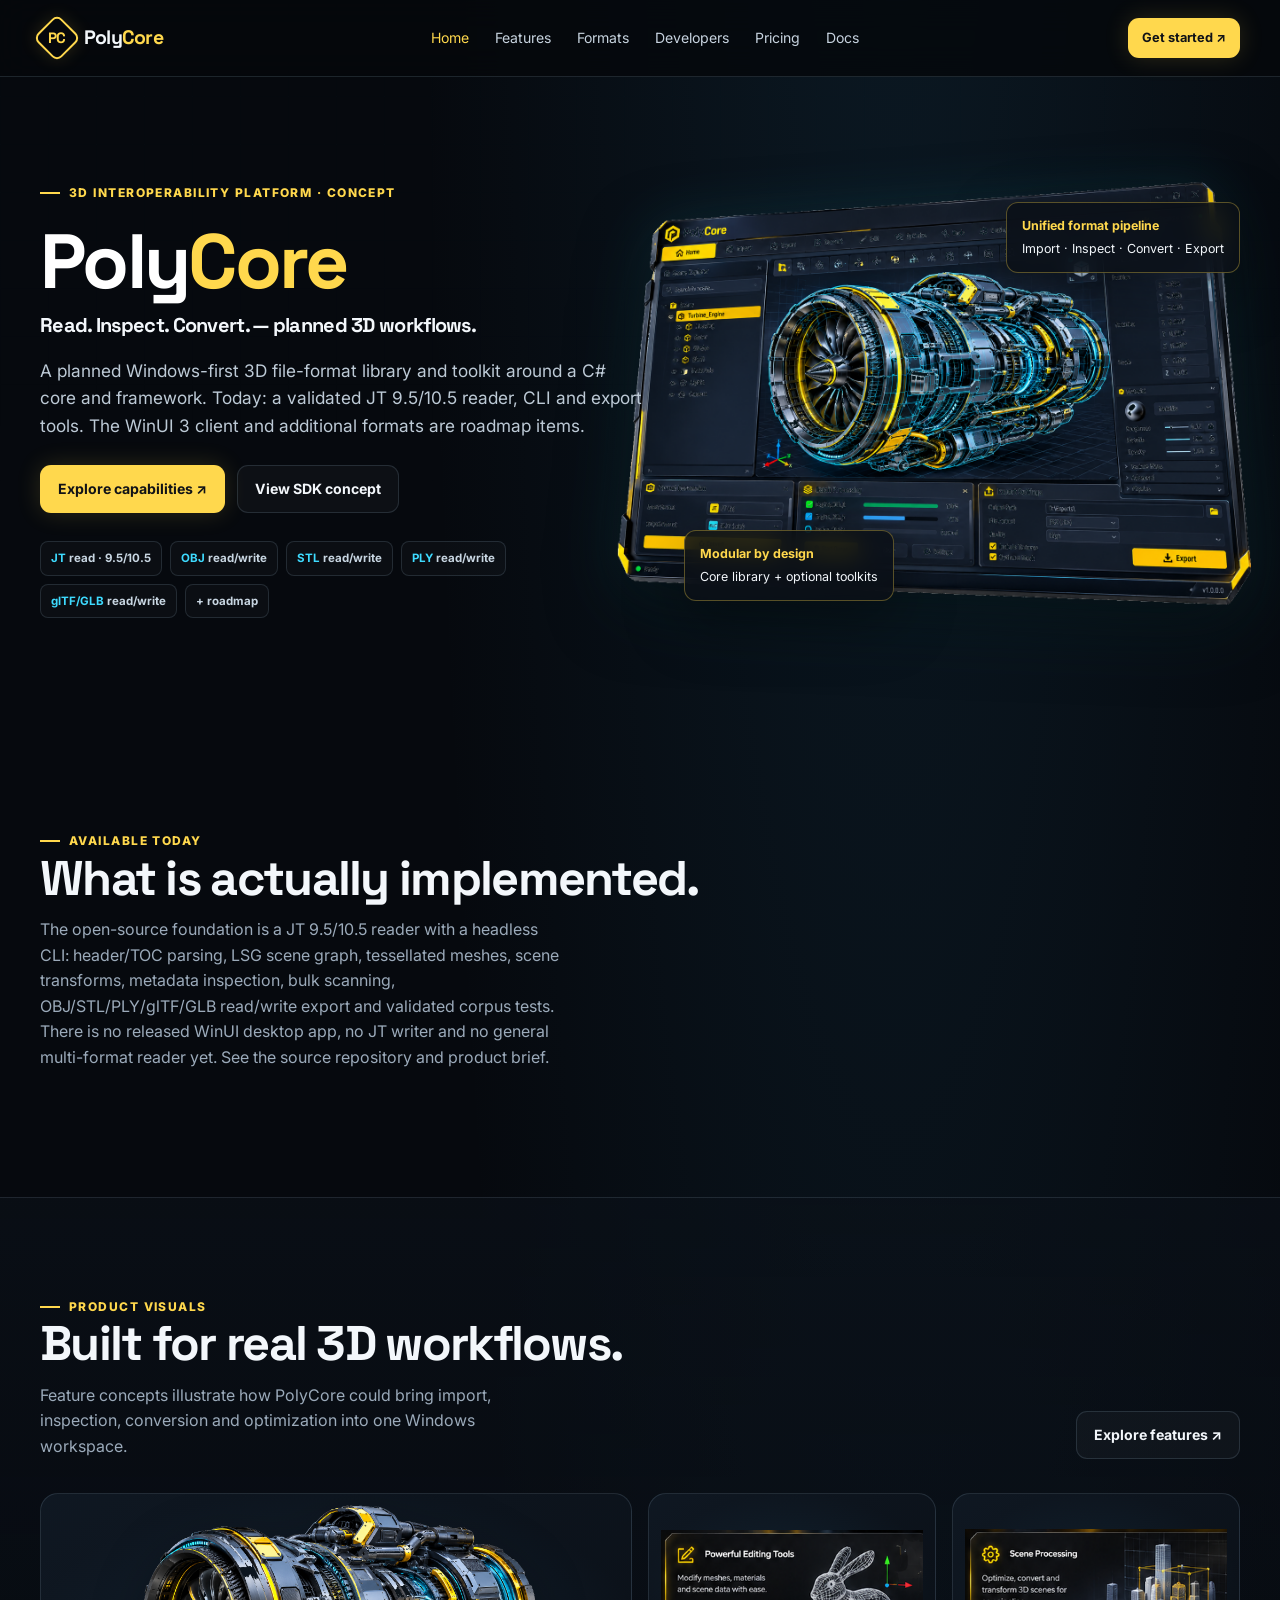
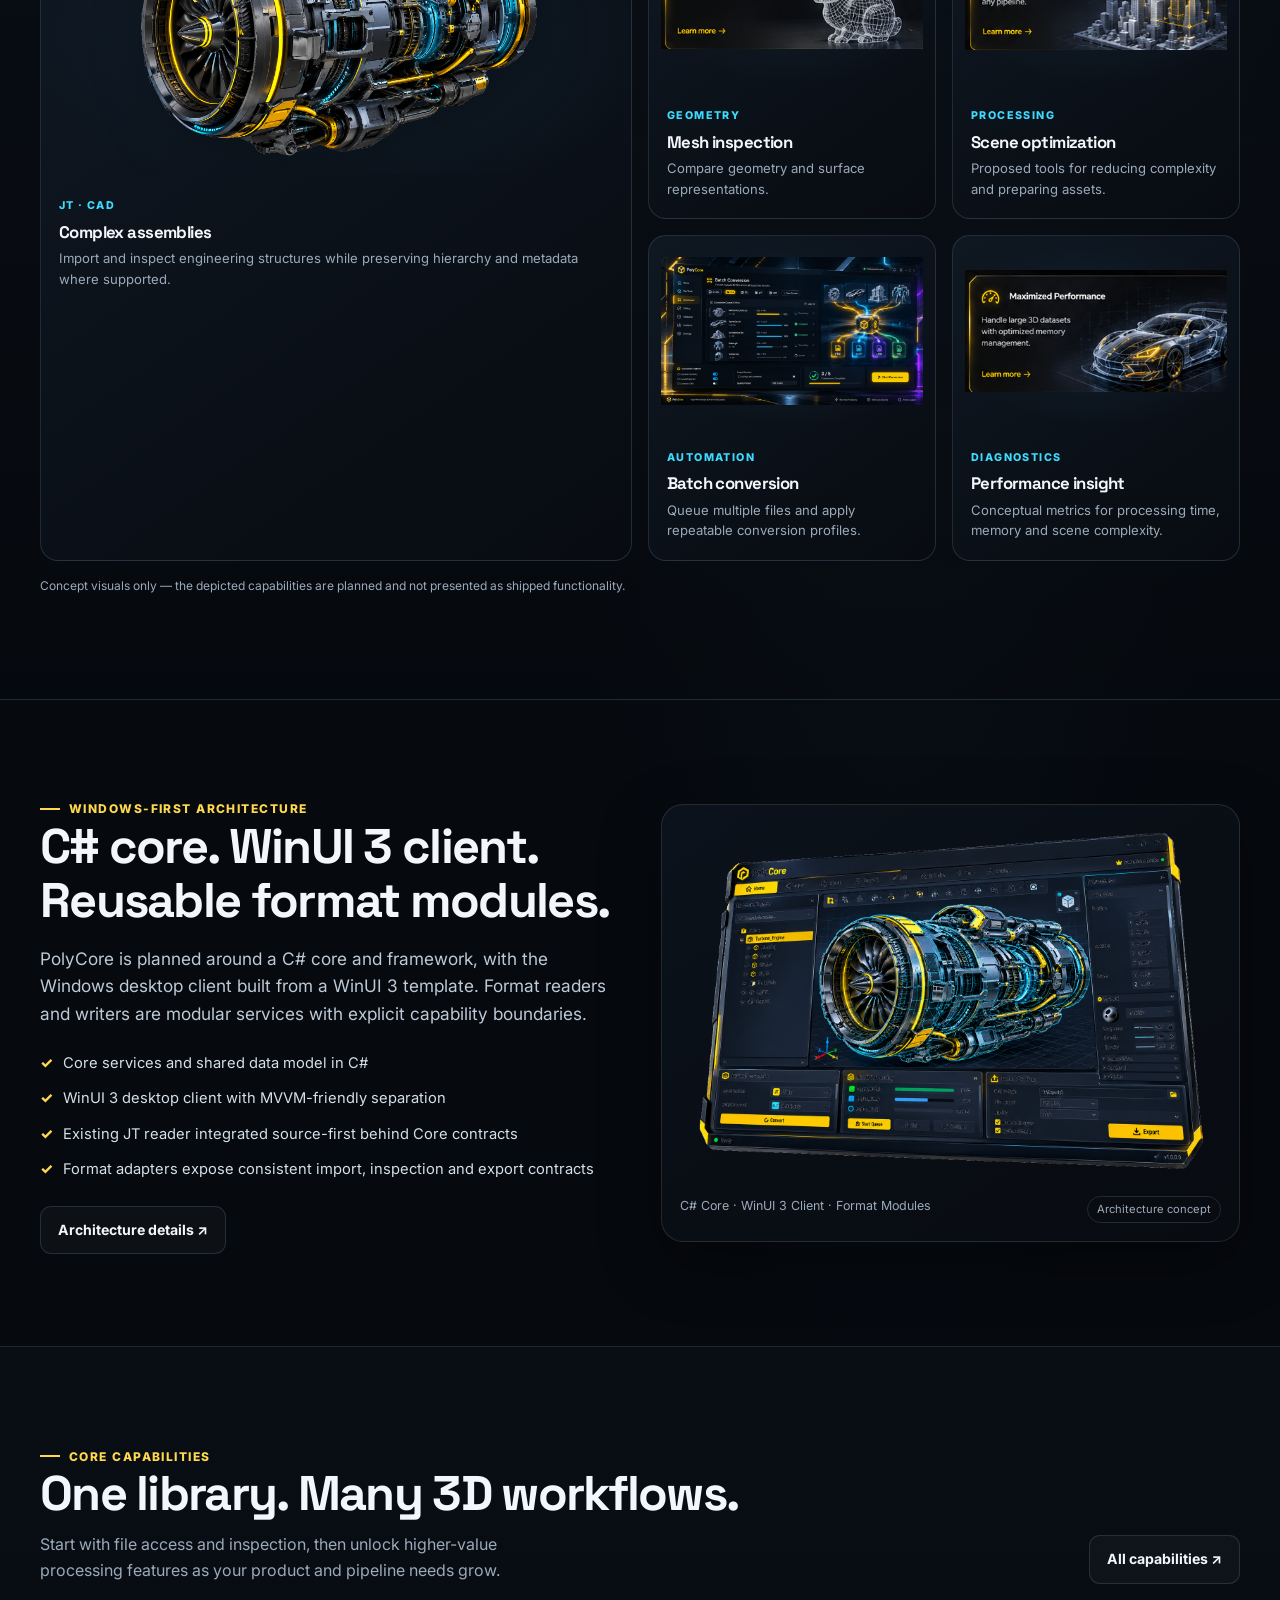
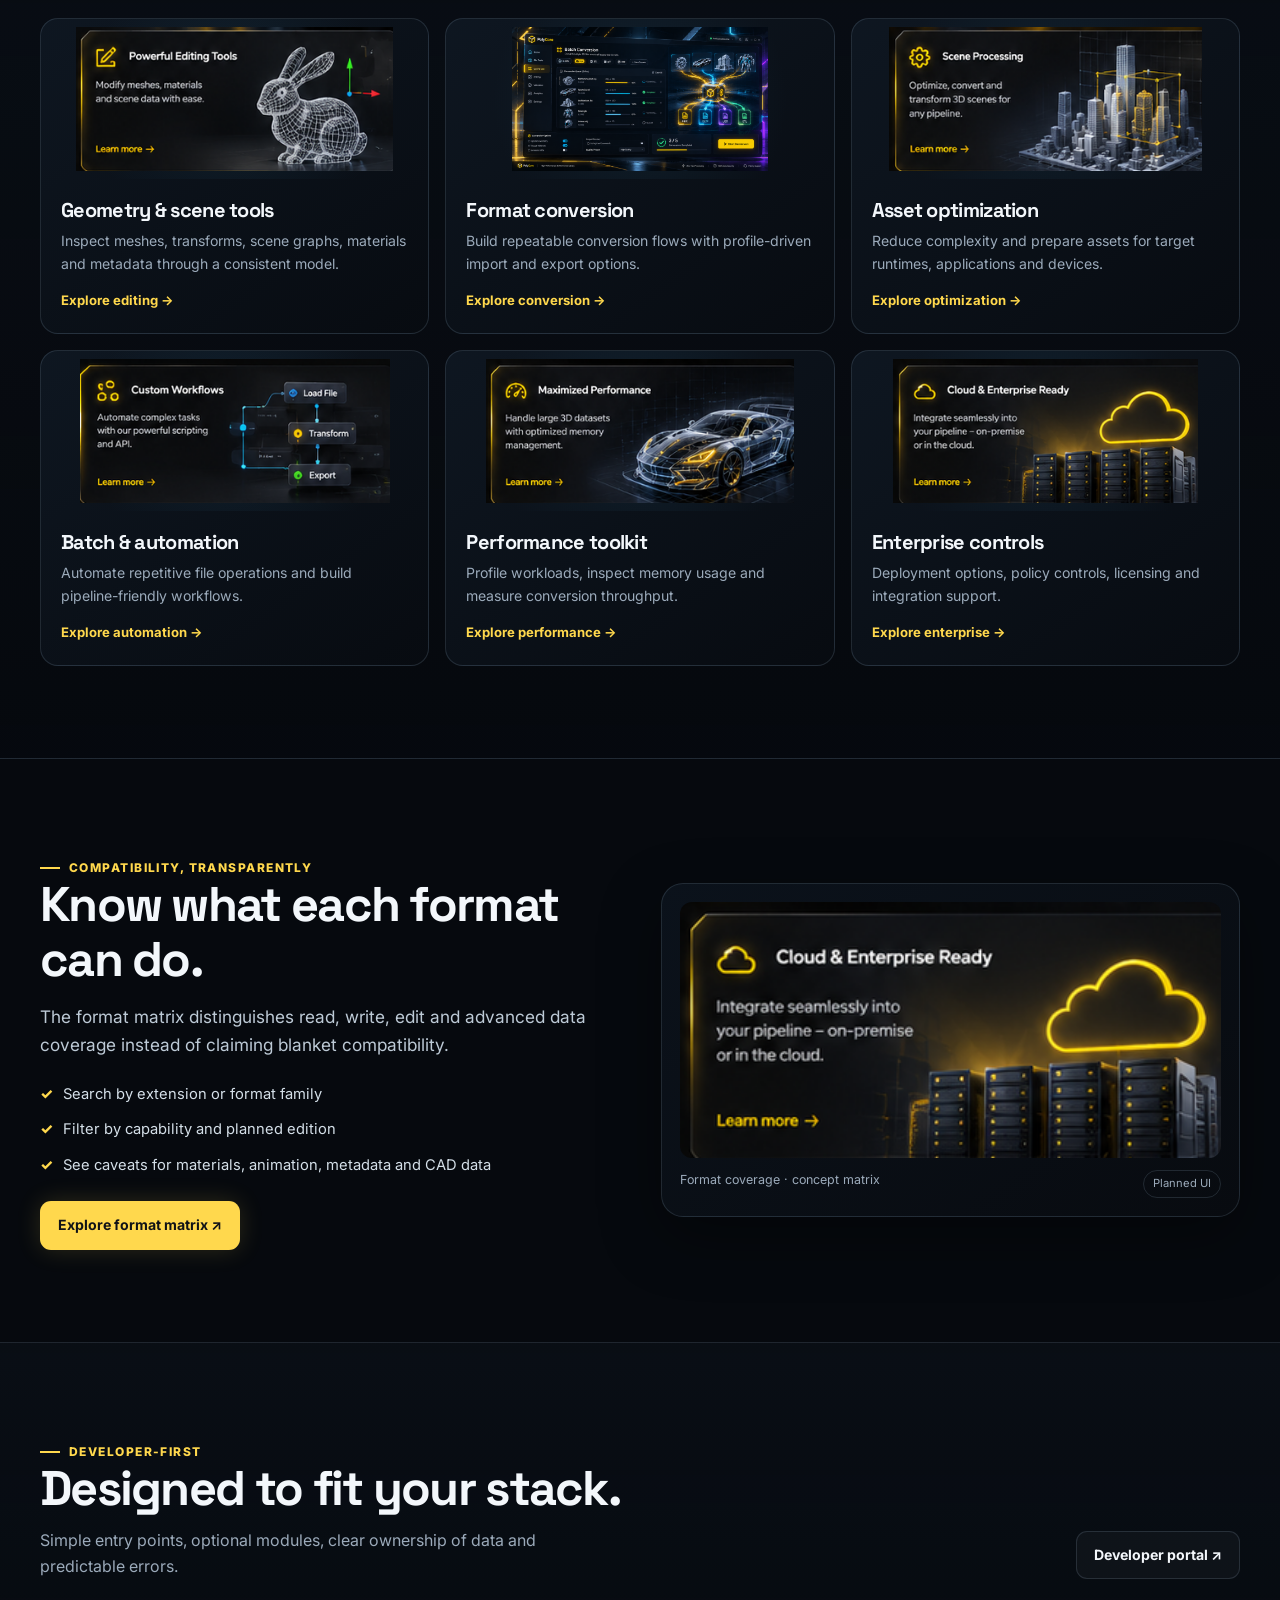
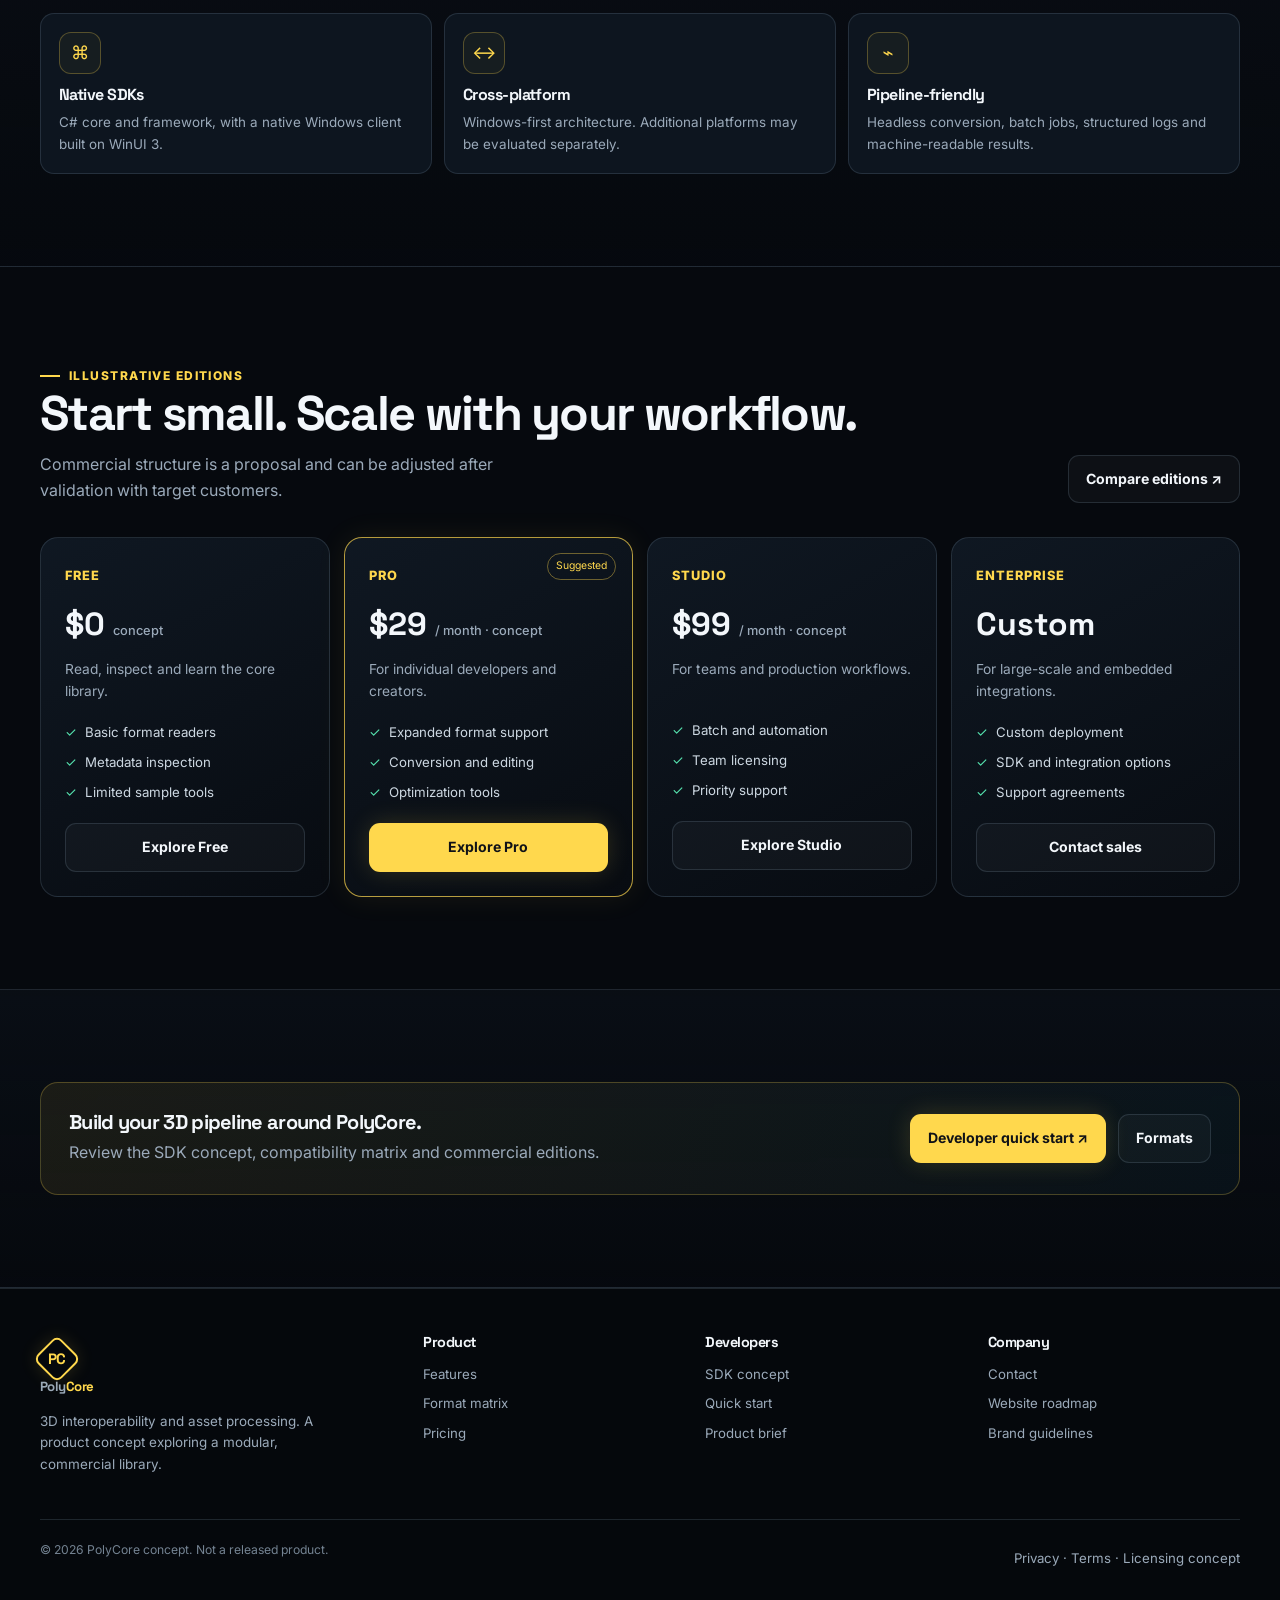
==== index.html @ e4410fe8 "Initial commit: PolyCore concept website (extracted from public repo)" ====
<!doctype html><html lang="en"><head><meta charset="utf-8"><meta name="viewport" content="width=device-width,initial-scale=1"><meta name="description" content="PolyCore is a concept for a modular 3D file-format library and asset processing toolkit."><title>PolyCore — 3D Data, Unlocked</title><link rel="stylesheet" href="styles.css"></head><body>
<header class="topbar"><div class="wrap nav"><a class="brand" href="index.html"><span class="brand-mark"><span>PC</span></span><span>Poly<span class="core">Core</span></span></a><nav class="navlinks"><a class="active" href="index.html">Home</a><a href="features.html">Features</a><a href="formats.html">Formats</a><a href="developers.html">Developers</a><a href="pricing.html">Pricing</a><a href="docs/PRODUCT-BRIEF.md">Docs</a></nav><div class="nav-actions"><a class="btn btn-primary btn-small" href="developers.html#quickstart">Get started ↗</a><button class="menu-toggle" aria-label="Open menu">☰</button></div></div></header>
<main><section class="hero"><div class="wrap hero-grid"><div class="hero-copy"><span class="eyebrow">3D interoperability platform · concept</span><h1><span class="white">Poly</span><span class="yellow">Core</span></h1><h3>Read. Inspect. Convert. — planned 3D workflows.</h3><p class="lead">A planned Windows-first 3D file-format library and toolkit around a C# core and framework. Today: a validated JT 9.5/10.5 reader, CLI and export tools. The WinUI 3 client and additional formats are roadmap items.</p><div class="hero-actions"><a class="btn btn-primary" href="features.html">Explore capabilities ↗</a><a class="btn btn-secondary" href="developers.html">View SDK concept</a></div><div class="format-chips"><span class="chip"><b>JT</b> read · 9.5/10.5</span><span class="chip"><b>OBJ</b> read/write</span><span class="chip"><b>STL</b> read/write</span><span class="chip"><b>PLY</b> read/write</span><span class="chip"><b>glTF/GLB</b> read/write</span><span class="chip">+ roadmap</span></div></div><div class="hero-art"><img src="assets/polycore-studio-ui-transparent.png" alt="PolyCore Studio concept UI with scene explorer, 3D turbine viewport, conversion, batch processing and export panels"><div class="floating-label label-one"><strong>Unified format pipeline</strong>Import · Inspect · Convert · Export</div><div class="floating-label label-two"><strong>Modular by design</strong>Core library + optional toolkits</div></div></div></section>
<section class="section"><div class="wrap"><div class="section-head"><div><span class="eyebrow">Available today</span><h2>What is actually implemented.</h2><p>The open-source foundation is a JT 9.5/10.5 reader with a headless CLI: header/TOC parsing, LSG scene graph, tessellated meshes, scene transforms, metadata inspection, bulk scanning, OBJ/STL/PLY/glTF/GLB read/write export and validated corpus tests. There is no released WinUI desktop app, no JT writer and no general multi-format reader yet. See the <a href="https://github.com/malocto/PolyCore">source repository</a> and <a href="docs/PRODUCT-BRIEF.md">product brief</a>.</p></div></div></div></section>
<section class="section section-alt feature-gallery-section"><div class="wrap"><div class="section-head"><div><span class="eyebrow">Product visuals</span><h2>Built for real 3D workflows.</h2><p>Feature concepts illustrate how PolyCore could bring import, inspection, conversion and optimization into one Windows workspace.</p></div><a class="btn btn-secondary" href="features.html">Explore features ↗</a></div><div class="visual-grid"><article class="visual-tile visual-tile-large"><div class="visual-art transparent-art"><img src="assets/polycore-engine-cutout.png" alt="Freestanding metallic turbine assembly with cyan and yellow details"></div><div class="visual-copy"><span class="visual-tag">JT · CAD</span><h3>Complex assemblies</h3><p>Import and inspect engineering structures while preserving hierarchy and metadata where supported.</p></div></article><article class="visual-tile"><div class="visual-art"><img src="assets/polycore-feature-mesh-editing.png" alt="Mesh editing concept with wireframe and solid rabbit models"></div><div class="visual-copy"><span class="visual-tag">Geometry</span><h3>Mesh inspection</h3><p>Compare geometry and surface representations.</p></div></article><article class="visual-tile"><div class="visual-art"><img src="assets/polycore-feature-optimization.png" alt="Scene processing concept with optimization visualization"></div><div class="visual-copy"><span class="visual-tag">Processing</span><h3>Scene optimization</h3><p>Proposed tools for reducing complexity and preparing assets.</p></div></article><article class="visual-tile"><div class="visual-art"><img src="assets/polycore-batch-conversion.png" alt="Batch conversion interface concept"></div><div class="visual-copy"><span class="visual-tag">Automation</span><h3>Batch conversion</h3><p>Queue multiple files and apply repeatable conversion profiles.</p></div></article><article class="visual-tile"><div class="visual-art"><img src="assets/polycore-feature-performance.png" alt="Performance analytics interface concept"></div><div class="visual-copy"><span class="visual-tag">Diagnostics</span><h3>Performance insight</h3><p>Conceptual metrics for processing time, memory and scene complexity.</p></div></article></div><p class="visual-note">Concept visuals only — the depicted capabilities are planned and not presented as shipped functionality.</p></div></section><section class="section"><div class="wrap split"><div><span class="eyebrow">Windows-first architecture</span><h2>C# core. WinUI 3 client. Reusable format modules.</h2><p class="lead">PolyCore is planned around a C# core and framework, with the Windows desktop client built from a WinUI 3 template. Format readers and writers are modular services with explicit capability boundaries.</p><ul class="check-list"><li>Core services and shared data model in C#</li><li>WinUI 3 desktop client with MVVM-friendly separation</li><li>Existing JT reader integrated source-first behind Core contracts</li><li>Format adapters expose consistent import, inspection and export contracts</li></ul><a class="btn btn-secondary" href="developers.html#architecture">Architecture details ↗</a></div><div class="showcase-panel"><img src="assets/polycore-studio-ui-transparent.png" alt="PolyCore Studio concept UI with Windows desktop architecture cues"><div class="image-caption"><span>C# Core · WinUI 3 Client · Format Modules</span><span class="badge">Architecture concept</span></div></div></div></section>
<section class="section section-alt"><div class="wrap"><div class="section-head"><div><span class="eyebrow">Core capabilities</span><h2>One library. Many 3D workflows.</h2><p>Start with file access and inspection, then unlock higher-value processing features as your product and pipeline needs grow.</p></div><a class="btn btn-secondary" href="features.html">All capabilities ↗</a></div><div class="cards"><article class="feature-card"><div class="card-image"><img src="assets/polycore-feature-mesh-editing.png" alt="Concept interface for mesh editing"></div><div class="card-body"><h3>Geometry & scene tools</h3><p>Inspect meshes, transforms, scene graphs, materials and metadata through a consistent model.</p><a class="learn" href="features.html#editing">Explore editing →</a></div></article><article class="feature-card"><div class="card-image"><img src="assets/polycore-batch-conversion.png" alt="Batch conversion queue concept"></div><div class="card-body"><h3>Format conversion</h3><p>Build repeatable conversion flows with profile-driven import and export options.</p><a class="learn" href="features.html#conversion">Explore conversion →</a></div></article><article class="feature-card"><div class="card-image"><img src="assets/polycore-feature-optimization.png" alt="3D asset optimization concept"></div><div class="card-body"><h3>Asset optimization</h3><p>Reduce complexity and prepare assets for target runtimes, applications and devices.</p><a class="learn" href="features.html#optimization">Explore optimization →</a></div></article><article class="feature-card"><div class="card-image"><img src="assets/polycore-feature-automation.png" alt="Automation workflow concept"></div><div class="card-body"><h3>Batch & automation</h3><p>Automate repetitive file operations and build pipeline-friendly workflows.</p><a class="learn" href="features.html#automation">Explore automation →</a></div></article><article class="feature-card"><div class="card-image"><img src="assets/polycore-feature-performance.png" alt="Performance dashboard concept"></div><div class="card-body"><h3>Performance toolkit</h3><p>Profile workloads, inspect memory usage and measure conversion throughput.</p><a class="learn" href="features.html#performance">Explore performance →</a></div></article><article class="feature-card"><div class="card-image"><img src="assets/polycore-feature-enterprise.png" alt="Enterprise tooling concept"></div><div class="card-body"><h3>Enterprise controls</h3><p>Deployment options, policy controls, licensing and integration support.</p><a class="learn" href="features.html#enterprise">Explore enterprise →</a></div></article></div></div></section>
<section class="section"><div class="wrap split"><div><span class="eyebrow">Compatibility, transparently</span><h2>Know what each format can do.</h2><p class="lead">The format matrix distinguishes read, write, edit and advanced data coverage instead of claiming blanket compatibility.</p><ul class="check-list"><li>Search by extension or format family</li><li>Filter by capability and planned edition</li><li>See caveats for materials, animation, metadata and CAD data</li></ul><a class="btn btn-primary" href="formats.html">Explore format matrix ↗</a></div><div class="showcase-panel"><img src="assets/polycore-feature-enterprise.png" alt="Concept panel representing compatibility and enterprise controls"><div class="image-caption"><span>Format coverage · concept matrix</span><span class="badge">Planned UI</span></div></div></div></section>
<section class="section section-alt"><div class="wrap"><div class="section-head"><div><span class="eyebrow">Developer-first</span><h2>Designed to fit your stack.</h2><p>Simple entry points, optional modules, clear ownership of data and predictable errors.</p></div><a class="btn btn-secondary" href="developers.html">Developer portal ↗</a></div><div class="mini-cards"><div class="mini-card"><div class="icon-box">⌘</div><h3>Native SDKs</h3><p>C# core and framework, with a native Windows client built on WinUI 3.</p></div><div class="mini-card"><div class="icon-box">↔</div><h3>Cross-platform</h3><p>Windows-first architecture. Additional platforms may be evaluated separately.</p></div><div class="mini-card"><div class="icon-box">⌁</div><h3>Pipeline-friendly</h3><p>Headless conversion, batch jobs, structured logs and machine-readable results.</p></div></div></div></section>
<section class="section"><div class="wrap"><div class="section-head"><div><span class="eyebrow">Illustrative editions</span><h2>Start small. Scale with your workflow.</h2><p>Commercial structure is a proposal and can be adjusted after validation with target customers.</p></div><a class="btn btn-secondary" href="pricing.html">Compare editions ↗</a></div><div class="pricing-grid"><article class="price-card"><span class="tier">Free</span><div class="price">$0 <small>concept</small></div><p>Read, inspect and learn the core library.</p><ul><li>Basic format readers</li><li>Metadata inspection</li><li>Limited sample tools</li></ul><a class="btn btn-secondary" href="pricing.html">Explore Free</a></article><article class="price-card popular"><span class="tag">Suggested</span><span class="tier">Pro</span><div class="price">$29 <small>/ month · concept</small></div><p>For individual developers and creators.</p><ul><li>Expanded format support</li><li>Conversion and editing</li><li>Optimization tools</li></ul><a class="btn btn-primary" href="pricing.html">Explore Pro</a></article><article class="price-card"><span class="tier">Studio</span><div class="price">$99 <small>/ month · concept</small></div><p>For teams and production workflows.</p><ul><li>Batch and automation</li><li>Team licensing</li><li>Priority support</li></ul><a class="btn btn-secondary" href="pricing.html">Explore Studio</a></article><article class="price-card"><span class="tier">Enterprise</span><div class="price">Custom</div><p>For large-scale and embedded integrations.</p><ul><li>Custom deployment</li><li>SDK and integration options</li><li>Support agreements</li></ul><a class="btn btn-secondary" href="pricing.html">Contact sales</a></article></div></div></section>
<section class="section section-alt"><div class="wrap"><div class="cta-band"><div><h3>Build your 3D pipeline around PolyCore.</h3><p>Review the SDK concept, compatibility matrix and commercial editions.</p></div><div class="hero-actions"><a class="btn btn-primary" href="developers.html">Developer quick start ↗</a><a class="btn btn-secondary" href="formats.html">Formats</a></div></div></div></section></main>
<footer class="footer"><div class="wrap"><div class="footer-grid"><div><a class="brand" href="index.html"><span class="brand-mark"><span>PC</span></span><span>Poly<span class="core">Core</span></span></a><p>3D interoperability and asset processing. A product concept exploring a modular, commercial library.</p></div><div><h4>Product</h4><a href="features.html">Features</a><a href="formats.html">Format matrix</a><a href="pricing.html">Pricing</a></div><div><h4>Developers</h4><a href="developers.html">SDK concept</a><a href="developers.html#quickstart">Quick start</a><a href="docs/PRODUCT-BRIEF.md">Product brief</a></div><div><h4>Company</h4><a href="mailto:hello@polycore.example">Contact</a><a href="docs/WEBSITE-ROADMAP.md">Website roadmap</a><a href="docs/CORPORATE-DESIGN.md">Brand guidelines</a></div></div><div class="copyright"><span>© 2026 PolyCore concept. Not a released product.</span><span><a href="docs/LEGAL-PLACEHOLDER.md">Privacy · Terms · Licensing concept</a></span></div></div></footer><script src="site.js"></script></body></html>
---- styles.css ----
@import url('https://fonts.googleapis.com/css2?family=Inter:wght@400;500;600;700;800&family=Space+Grotesk:wght@500;600;700&display=swap');
:root{--bg:#06090e;--bg2:#0a1018;--panel:#0d151f;--panel2:#111d29;--line:rgba(157,183,208,.17);--text:#f3f7fb;--muted:#9baaba;--yellow:#ffd84d;--yellow2:#f6bd00;--cyan:#3edbff;--violet:#a786ff;--mint:#57e6b1;--magenta:#ff4fb7;--max:1200px;--radius:18px;--shadow:0 20px 60px rgba(0,0,0,.35)}
*{box-sizing:border-box}html{scroll-behavior:smooth}body{margin:0;background:radial-gradient(ellipse at 70% -10%,rgba(39,112,153,.16),transparent 38%),var(--bg);color:var(--text);font-family:Inter,system-ui,sans-serif;line-height:1.6}body:before{content:"";position:fixed;inset:0;pointer-events:none;opacity:.14;background-image:linear-gradient(rgba(64,148,193,.08) 1px,transparent 1px),linear-gradient(90deg,rgba(64,148,193,.08) 1px,transparent 1px);background-size:48px 48px;mask-image:linear-gradient(to bottom,black,transparent 70%);z-index:-1}a{color:inherit;text-decoration:none}img{max-width:100%;display:block}button,input,select{font:inherit}.wrap{width:min(var(--max),calc(100% - 40px));margin-inline:auto}.topbar{position:sticky;top:0;z-index:50;background:rgba(5,8,12,.82);backdrop-filter:blur(16px);border-bottom:1px solid var(--line)}.nav{height:76px;display:flex;align-items:center;justify-content:space-between;gap:24px}.brand{display:flex;align-items:center;gap:10px;font-family:'Space Grotesk',sans-serif;font-size:1.22rem;font-weight:700;letter-spacing:-.04em}.brand-mark{width:34px;height:34px;display:grid;place-items:center;border:2px solid var(--yellow);transform:rotate(45deg);border-radius:7px;box-shadow:0 0 18px rgba(255,216,77,.15)}.brand-mark span{transform:rotate(-45deg);font-weight:800;color:var(--yellow);font-size:15px}.brand .core{color:var(--yellow)}.navlinks{display:flex;gap:26px;align-items:center;color:#c7d3df;font-size:.88rem}.navlinks a{transition:color .2s}.navlinks a:hover,.navlinks a.active{color:var(--yellow)}.nav-actions{display:flex;gap:10px;align-items:center}.menu-toggle{display:none;background:transparent;border:1px solid var(--line);color:white;border-radius:10px;padding:8px 11px}.btn{display:inline-flex;align-items:center;justify-content:center;gap:9px;padding:12px 17px;border-radius:11px;border:1px solid transparent;font-size:.88rem;font-weight:700;transition:transform .2s,box-shadow .2s,background .2s;cursor:pointer}.btn:hover{transform:translateY(-2px)}.btn-primary{background:var(--yellow);color:#101217;box-shadow:0 0 24px rgba(255,216,77,.16)}.btn-primary:hover{box-shadow:0 0 28px rgba(255,216,77,.28)}.btn-secondary{border-color:var(--line);background:rgba(255,255,255,.03);color:var(--text)}.btn-secondary:hover{border-color:var(--cyan)}.btn-small{padding:9px 13px;font-size:.8rem}.eyebrow{display:inline-flex;align-items:center;gap:9px;color:var(--yellow);font-size:.75rem;font-weight:800;letter-spacing:.12em;text-transform:uppercase}.eyebrow:before{content:"";width:20px;height:2px;background:var(--yellow)}h1,h2,h3,h4{font-family:'Space Grotesk',Inter,sans-serif;line-height:1.12;letter-spacing:-.035em;margin:0}h1{font-size:clamp(2.7rem,6vw,5.5rem)}h2{font-size:clamp(1.9rem,3.8vw,3.25rem)}h3{font-size:1.25rem}.lead{font-size:1.08rem;color:#bdcad6;max-width:660px}.muted{color:var(--muted)}.section{padding:92px 0}.section-head{display:flex;align-items:end;justify-content:space-between;gap:24px;margin-bottom:34px}.section-head p{max-width:520px;margin:12px 0 0;color:var(--muted)}.hero{padding:55px 0 70px;position:relative;overflow:hidden}.hero-grid{display:grid;grid-template-columns:1.03fr .97fr;align-items:center;gap:30px;min-height:530px}.hero-copy{position:relative;z-index:2}.hero h1{margin:16px 0 10px}.hero h1 .yellow{color:var(--yellow)}.hero h1 .white{color:#fff}.hero-copy .lead{margin:20px 0 25px}.hero-actions{display:flex;gap:12px;flex-wrap:wrap}.format-chips{display:flex;gap:8px;flex-wrap:wrap;margin-top:28px}.chip{border:1px solid var(--line);padding:7px 10px;border-radius:8px;color:#c8d6e2;font-size:.72rem;font-weight:700;background:rgba(255,255,255,.025)}.chip b{color:var(--cyan)}.hero-art{position:relative;min-height:380px;display:flex;align-items:center;justify-content:center}.hero-art img{width:120%;max-width:700px;position:relative;z-index:1;filter:drop-shadow(0 28px 32px rgba(0,0,0,.4));margin-left:-8%;object-fit:contain}
.hero-art img[src*=transparent]{filter:drop-shadow(0 24px 34px rgba(0,0,0,.52)) drop-shadow(0 0 26px rgba(53,217,244,.12))}
.architecture-art{background:radial-gradient(ellipse at center,rgba(53,217,244,.08),transparent 65%);}
.architecture-art img{background:transparent;object-fit:contain;max-height:480px;}.hero-art:after{content:"";position:absolute;bottom:12%;left:5%;right:3%;height:130px;background:radial-gradient(ellipse,rgba(62,219,255,.14),transparent 70%);filter:blur(20px)}.floating-label{position:absolute;z-index:2;border:1px solid rgba(255,216,77,.32);background:rgba(10,15,22,.82);backdrop-filter:blur(12px);border-radius:12px;padding:13px 15px;font-size:.78rem;box-shadow:var(--shadow)}.floating-label strong{display:block;color:var(--yellow);margin-bottom:3px}.label-one{right:0;top:7%}.label-two{left:2%;bottom:5%}.section-alt{background:linear-gradient(180deg,rgba(11,17,25,.65),rgba(7,10,15,.35));border-block:1px solid var(--line)}.cards{display:grid;grid-template-columns:repeat(3,1fr);gap:16px}.feature-card{position:relative;border:1px solid var(--line);border-radius:var(--radius);background:linear-gradient(145deg,rgba(15,24,35,.94),rgba(8,12,18,.92));overflow:hidden;min-height:280px;transition:border-color .25s,transform .25s}.feature-card:hover{border-color:rgba(255,216,77,.45);transform:translateY(-4px)}.feature-card .card-image{height:160px;overflow:hidden;background:radial-gradient(circle at 50% 50%,rgba(31,77,104,.25),transparent 70%);display:flex;align-items:center;justify-content:center}.feature-card .card-image img{width:100%;height:100%;object-fit:contain;padding:8px}.feature-card .card-body{padding:20px}.feature-card h3{margin-bottom:9px}.feature-card p{margin:0;color:var(--muted);font-size:.88rem}.feature-card .learn{display:inline-flex;margin-top:15px;color:var(--yellow);font-size:.82rem;font-weight:700}.split{display:grid;grid-template-columns:1fr 1fr;gap:42px;align-items:center}.showcase-panel{border:1px solid var(--line);border-radius:22px;background:linear-gradient(145deg,#0b121b,#080b10);padding:18px;box-shadow:var(--shadow);overflow:hidden}.showcase-panel img{border-radius:12px;width:100%;object-fit:contain}.showcase-panel .image-caption{display:flex;justify-content:space-between;gap:10px;color:var(--muted);font-size:.78rem;margin-top:12px}.check-list{list-style:none;padding:0;margin:24px 0;display:grid;gap:12px}.check-list li{display:flex;gap:10px;color:#d4dfe8;font-size:.92rem}.check-list li:before{content:"✓";color:var(--yellow);font-weight:800}.stats{display:grid;grid-template-columns:repeat(4,1fr);border:1px solid var(--line);border-radius:16px;overflow:hidden;background:rgba(255,255,255,.025)}.stat{padding:24px;border-right:1px solid var(--line)}.stat:last-child{border:0}.stat strong{display:block;font:700 1.8rem 'Space Grotesk';color:var(--yellow)}.stat span{color:var(--muted);font-size:.82rem}.pricing-grid{display:grid;grid-template-columns:repeat(4,1fr);gap:14px}.price-card{border:1px solid var(--line);border-radius:18px;padding:24px;background:linear-gradient(150deg,rgba(16,25,36,.95),rgba(8,12,18,.95));position:relative}.price-card.popular{border-color:rgba(255,216,77,.7);box-shadow:0 0 30px rgba(255,216,77,.08)}.price-card .tier{color:var(--yellow);font-weight:800;font-size:.8rem;letter-spacing:.08em;text-transform:uppercase}.price-card .price{font:700 2rem 'Space Grotesk';margin:16px 0 4px}.price-card .price small{font:500 .8rem Inter;color:var(--muted)}.price-card p{color:var(--muted);font-size:.86rem;min-height:42px}.price-card ul{list-style:none;padding:0;margin:20px 0;display:grid;gap:9px;color:#cdd8e2;font-size:.83rem}.price-card li:before{content:"✓";color:var(--mint);margin-right:8px}.price-card .btn{width:100%}.tag{position:absolute;right:16px;top:15px;border:1px solid rgba(255,216,77,.4);color:var(--yellow);border-radius:20px;padding:4px 8px;font-size:.65rem}.cta-band{padding:28px;border:1px solid rgba(255,216,77,.25);border-radius:18px;background:linear-gradient(110deg,rgba(255,216,77,.08),rgba(62,219,255,.04));display:flex;justify-content:space-between;align-items:center;gap:24px}.cta-band h3{margin-bottom:7px}.cta-band p{margin:0;color:var(--muted)}.footer{padding:45px 0 25px;border-top:1px solid var(--line);background:#05080c}.footer-grid{display:grid;grid-template-columns:1.4fr repeat(3,1fr);gap:30px}.footer p{color:var(--muted);font-size:.84rem;max-width:300px}.footer h4{font-size:.9rem;margin-bottom:14px}.footer a{display:block;color:var(--muted);font-size:.83rem;margin:8px 0}.footer a:hover{color:var(--yellow)}.copyright{display:flex;justify-content:space-between;gap:20px;border-top:1px solid var(--line);margin-top:30px;padding-top:20px;color:#748392;font-size:.76rem}.page-hero{padding:72px 0 46px}.page-hero h1{font-size:clamp(2.4rem,5vw,4.4rem);margin:16px 0}.page-hero .lead{max-width:780px}.filter-bar{display:flex;gap:10px;flex-wrap:wrap;align-items:center;padding:16px;border:1px solid var(--line);border-radius:14px;background:var(--panel);margin-bottom:20px}.filter-bar input,.filter-bar select{background:#080e15;color:var(--text);border:1px solid var(--line);padding:10px 12px;border-radius:9px;outline:none}.filter-bar input:focus,.filter-bar select:focus{border-color:var(--cyan)}.filter-bar input{min-width:230px;flex:1}.matrix-wrap{overflow:auto;border:1px solid var(--line);border-radius:15px;background:rgba(9,14,20,.9)}table{border-collapse:collapse;width:100%;min-width:860px}th,td{text-align:left;padding:14px 16px;border-bottom:1px solid var(--line);font-size:.82rem}th{position:sticky;top:0;background:#101923;color:#c8d5e0;font-size:.72rem;text-transform:uppercase;letter-spacing:.06em}td{color:#cbd7e1}.format-name{font-weight:700;color:#fff}.format-ext{font-family:monospace;color:var(--cyan)}.support{display:inline-flex;align-items:center;gap:6px;border-radius:6px;padding:4px 7px;font-size:.7rem;font-weight:700}.support.yes{background:rgba(87,230,177,.1);color:var(--mint)}.support.partial{background:rgba(255,216,77,.1);color:var(--yellow)}.support.plan{background:rgba(167,134,255,.1);color:var(--violet)}.support.no{background:rgba(255,255,255,.04);color:#81909e}.note{border-left:3px solid var(--yellow);padding:13px 16px;background:rgba(255,216,77,.045);border-radius:0 10px 10px 0;color:#b8c5d0;font-size:.84rem}.dev-grid{display:grid;grid-template-columns:1fr 1fr;gap:24px;align-items:stretch}.code-card{border:1px solid var(--line);border-radius:16px;overflow:hidden;background:#070b10}.code-head{display:flex;justify-content:space-between;align-items:center;padding:12px 16px;border-bottom:1px solid var(--line);color:#b8c6d3;font-size:.8rem}.code-tabs{display:flex;gap:5px}.code-tab{background:transparent;color:var(--muted);border:1px solid transparent;padding:6px 9px;border-radius:6px;cursor:pointer}.code-tab.active{border-color:rgba(255,216,77,.3);color:var(--yellow);background:rgba(255,216,77,.06)}pre{margin:0;padding:20px;overflow:auto;color:#c8e4f3;font-size:.78rem;line-height:1.75}code{font-family:ui-monospace,SFMono-Regular,Menlo,monospace}.copy-btn{background:transparent;border:1px solid var(--line);color:#b8c6d3;padding:6px 9px;border-radius:7px;cursor:pointer}.copy-btn:hover{border-color:var(--cyan)}.roadmap{display:grid;grid-template-columns:repeat(3,1fr);gap:14px}.roadmap-card{border:1px solid var(--line);border-radius:15px;padding:20px;background:var(--panel)}.roadmap-card .stage{color:var(--yellow);font-size:.72rem;font-weight:800;letter-spacing:.1em;text-transform:uppercase}.roadmap-card p{color:var(--muted);font-size:.86rem}.faq{display:grid;gap:10px}.faq details{border:1px solid var(--line);background:var(--panel);border-radius:12px;padding:16px}.faq summary{cursor:pointer;font-weight:700}.faq details p{color:var(--muted);margin:10px 0 0;font-size:.86rem}.badge{display:inline-block;border:1px solid var(--line);border-radius:50px;padding:4px 9px;font-size:.7rem;color:var(--muted)}.icon-box{width:42px;height:42px;border:1px solid rgba(255,216,77,.28);border-radius:12px;display:grid;place-items:center;color:var(--yellow);font-size:1.15rem;background:rgba(255,216,77,.04)}.mini-cards{display:grid;grid-template-columns:repeat(3,1fr);gap:12px}.mini-card{padding:18px;border:1px solid var(--line);border-radius:14px;background:var(--panel)}.mini-card h3{font-size:1rem;margin:12px 0 8px}.mini-card p{margin:0;color:var(--muted);font-size:.84rem}.mobile-nav-open .navlinks{display:flex}.hidden{display:none!important}
@media(max-width:950px){.navlinks{gap:15px}.hero-grid{grid-template-columns:1fr;min-height:0}.hero-art{min-height:320px;margin-top:-25px}.hero-art img{width:100%;margin:0}.cards{grid-template-columns:repeat(2,1fr)}.pricing-grid{grid-template-columns:repeat(2,1fr)}.split,.dev-grid{grid-template-columns:1fr}.stats{grid-template-columns:repeat(2,1fr)}.stat:nth-child(2){border-right:0}.stat:nth-child(-n+2){border-bottom:1px solid var(--line)}.footer-grid{grid-template-columns:repeat(2,1fr)}}
@media(max-width:680px){.wrap{width:min(var(--max),calc(100% - 28px))}.nav{height:66px}.navlinks{display:none;position:absolute;top:66px;left:0;right:0;padding:18px;background:#070b10;border-bottom:1px solid var(--line);flex-direction:column;align-items:flex-start}.navlinks a{padding:8px 0}.menu-toggle{display:block}.nav-actions .btn{display:none}.hero{padding:42px 0}.hero-grid{gap:8px}.hero-art{min-height:230px}.floating-label{font-size:.66rem;padding:9px}.label-one{right:0;top:0}.label-two{left:0;bottom:0}.section{padding:62px 0}.section-head{display:block}.cards,.pricing-grid,.roadmap,.mini-cards{grid-template-columns:1fr}.feature-card{min-height:0}.feature-card .card-image{height:150px}.split{gap:25px}.stats{grid-template-columns:1fr 1fr}.stat{padding:16px}.cta-band{display:block}.cta-band .btn{margin-top:18px}.footer-grid{grid-template-columns:1fr 1fr;gap:20px}.copyright{flex-direction:column}.page-hero{padding:48px 0 32px}.filter-bar input{min-width:100%}.filter-bar select{flex:1}.price-card{padding:20px}}

/* Product visual gallery: transparent cutouts + restrained UI illustration panels */
.feature-gallery-section .section-head{align-items:end}
.visual-grid{display:grid;grid-template-columns:repeat(4,minmax(0,1fr));gap:16px}
.visual-tile{border:1px solid var(--line);border-radius:var(--radius);background:linear-gradient(145deg,rgba(16,25,36,.94),rgba(8,12,18,.96));overflow:hidden;min-width:0;transition:transform .22s,border-color .22s,box-shadow .22s}
.visual-tile:hover{transform:translateY(-4px);border-color:rgba(255,216,77,.42);box-shadow:0 16px 38px rgba(0,0,0,.22)}
.visual-tile-large{grid-column:span 2;grid-row:span 2}
.visual-art{height:190px;display:flex;align-items:center;justify-content:center;overflow:hidden;background:radial-gradient(ellipse at center,rgba(29,75,102,.24),transparent 72%)}
.visual-tile-large .visual-art{height:280px}
.visual-art img{width:100%;height:100%;object-fit:contain;padding:12px}
.visual-art.transparent-art{background:radial-gradient(ellipse at 50% 55%,rgba(255,216,77,.07),rgba(31,66,94,.14) 38%,transparent 74%)}
.visual-art.transparent-art img{padding:0;filter:drop-shadow(0 15px 25px rgba(0,0,0,.28))}
.visual-copy{padding:17px 18px 19px}
.visual-tag{display:inline-flex;font-size:.67rem;text-transform:uppercase;letter-spacing:.13em;color:var(--cyan);font-weight:800;margin-bottom:8px}
.visual-copy h3{margin:0 0 7px;font-size:1.05rem}
.visual-copy p{margin:0;color:var(--muted);font-size:.82rem;line-height:1.55}
.visual-note{font-size:.75rem;color:var(--muted);margin-top:15px}
.feature-visual-intro{display:grid;grid-template-columns:.8fr 1.2fr;gap:35px;align-items:center}
.feature-visual-stage{position:relative;min-height:350px;display:flex;align-items:center;justify-content:center;background:radial-gradient(ellipse at center,rgba(34,96,122,.19),transparent 70%)}
.feature-visual-stage img{width:100%;height:auto;max-height:390px;object-fit:contain;filter:drop-shadow(0 18px 40px rgba(0,0,0,.4))}
.feature-visual-copy p{max-width:530px;color:var(--muted)}
@media(max-width:900px){.visual-grid{grid-template-columns:repeat(2,minmax(0,1fr))}.visual-tile-large{grid-column:span 2;grid-row:auto}.visual-tile-large .visual-art{height:240px}.feature-visual-intro{grid-template-columns:1fr;gap:12px}.feature-visual-stage{min-height:240px}}
@media(max-width:560px){.visual-grid{grid-template-columns:1fr}.visual-tile-large{grid-column:span 1}.visual-art,.visual-tile-large .visual-art{height:210px}.feature-visual-stage img{max-height:280px}}
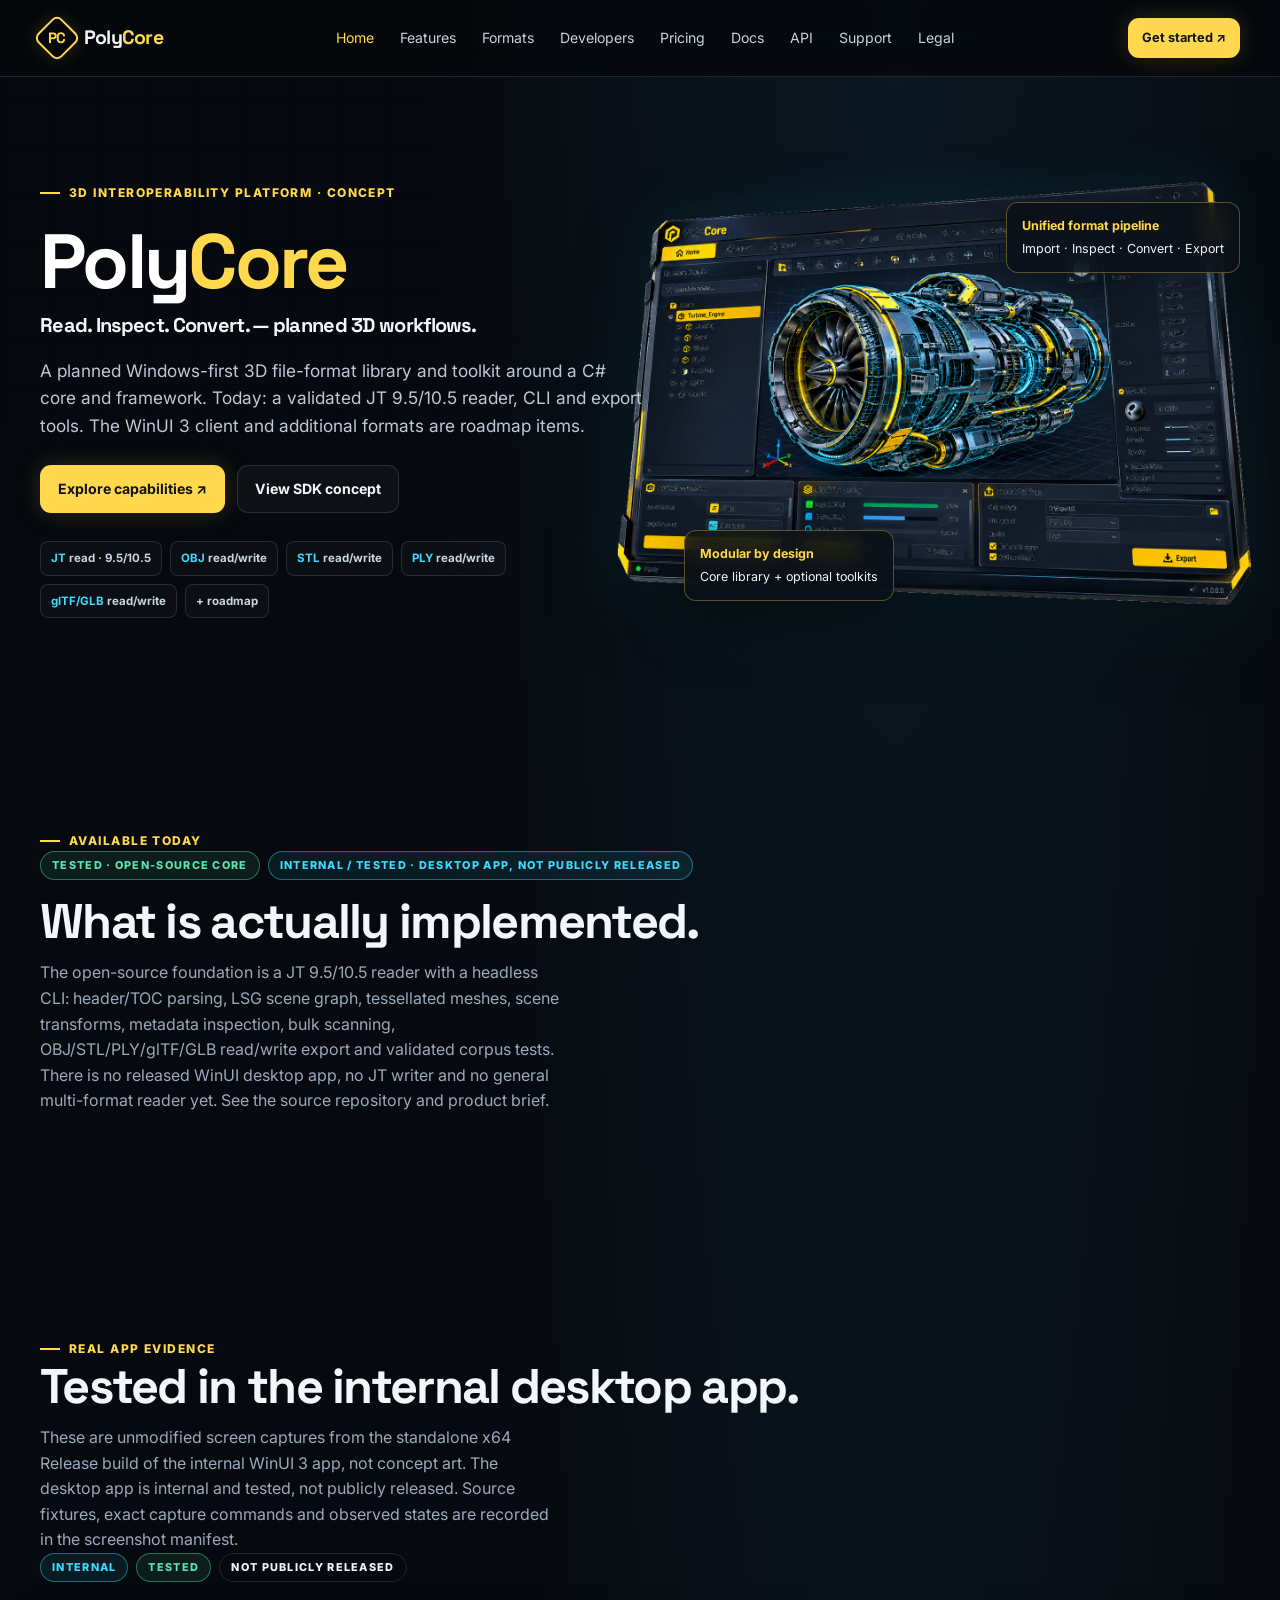
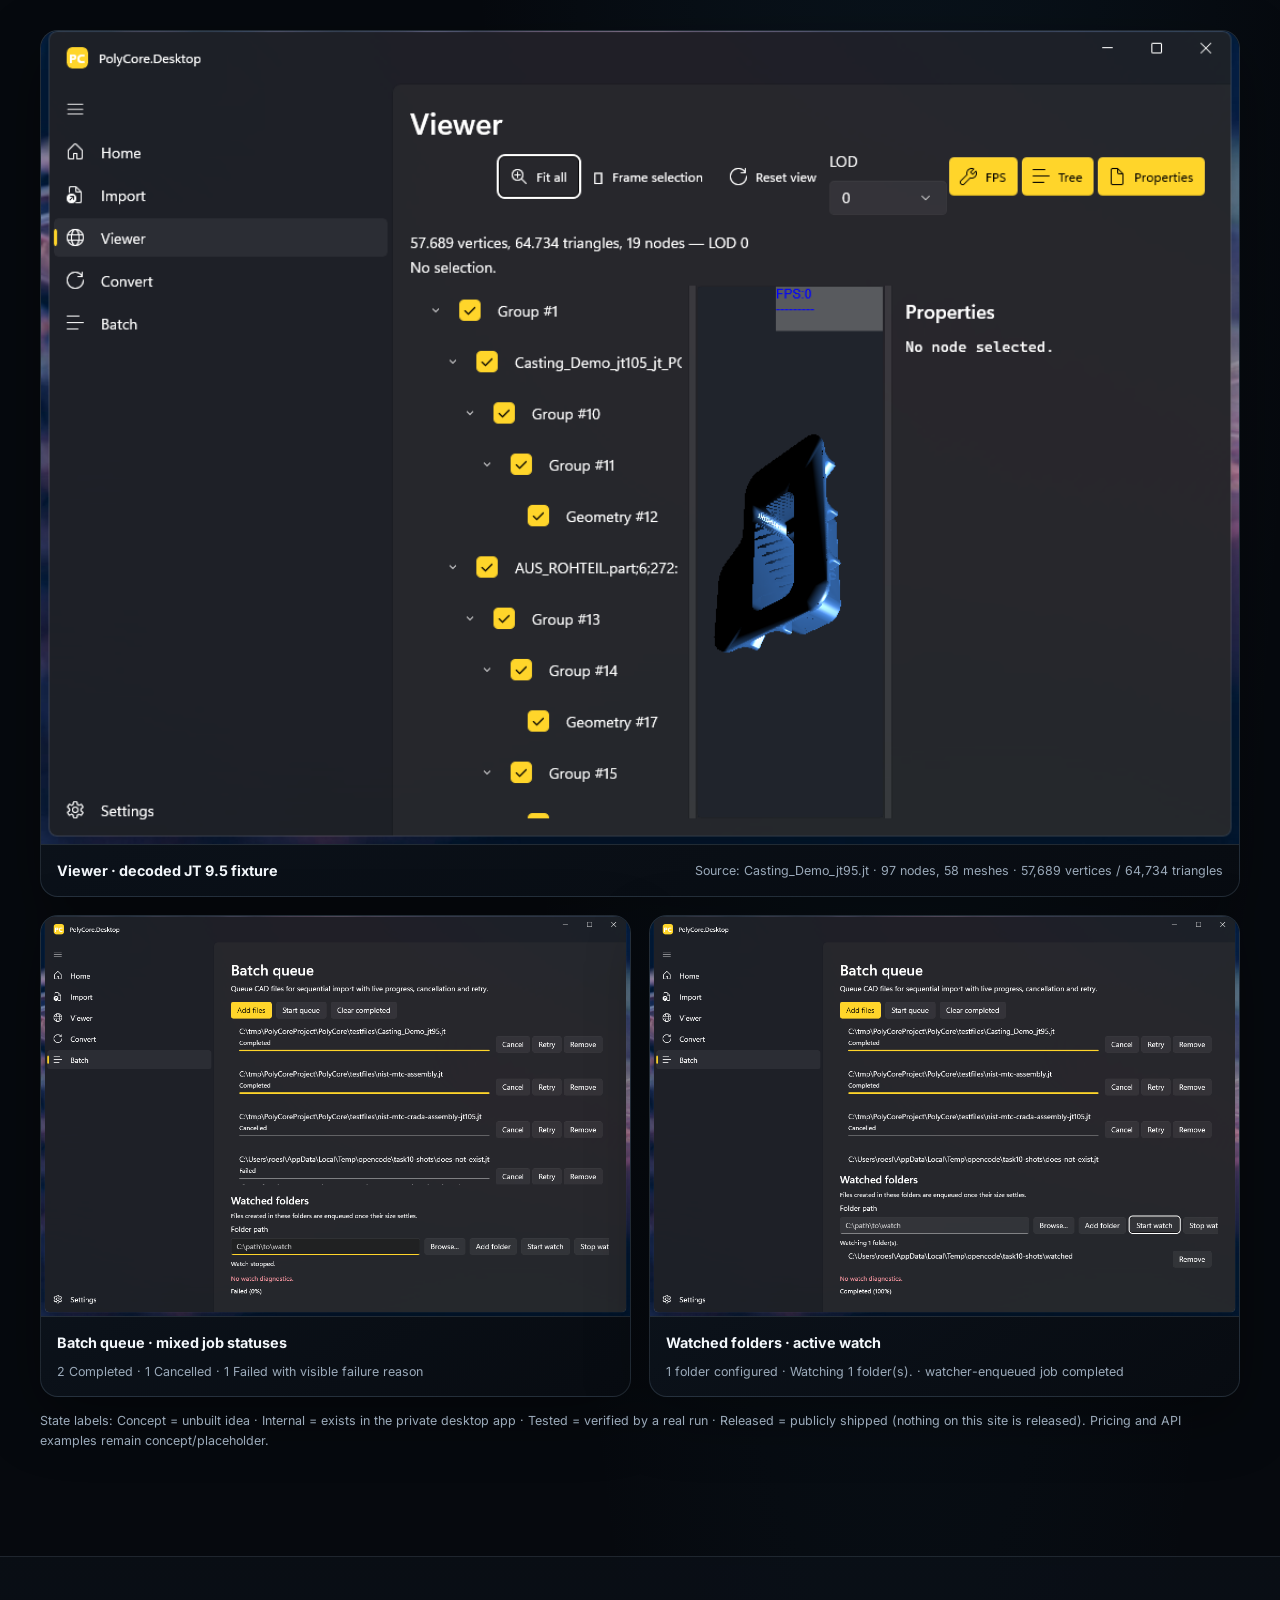
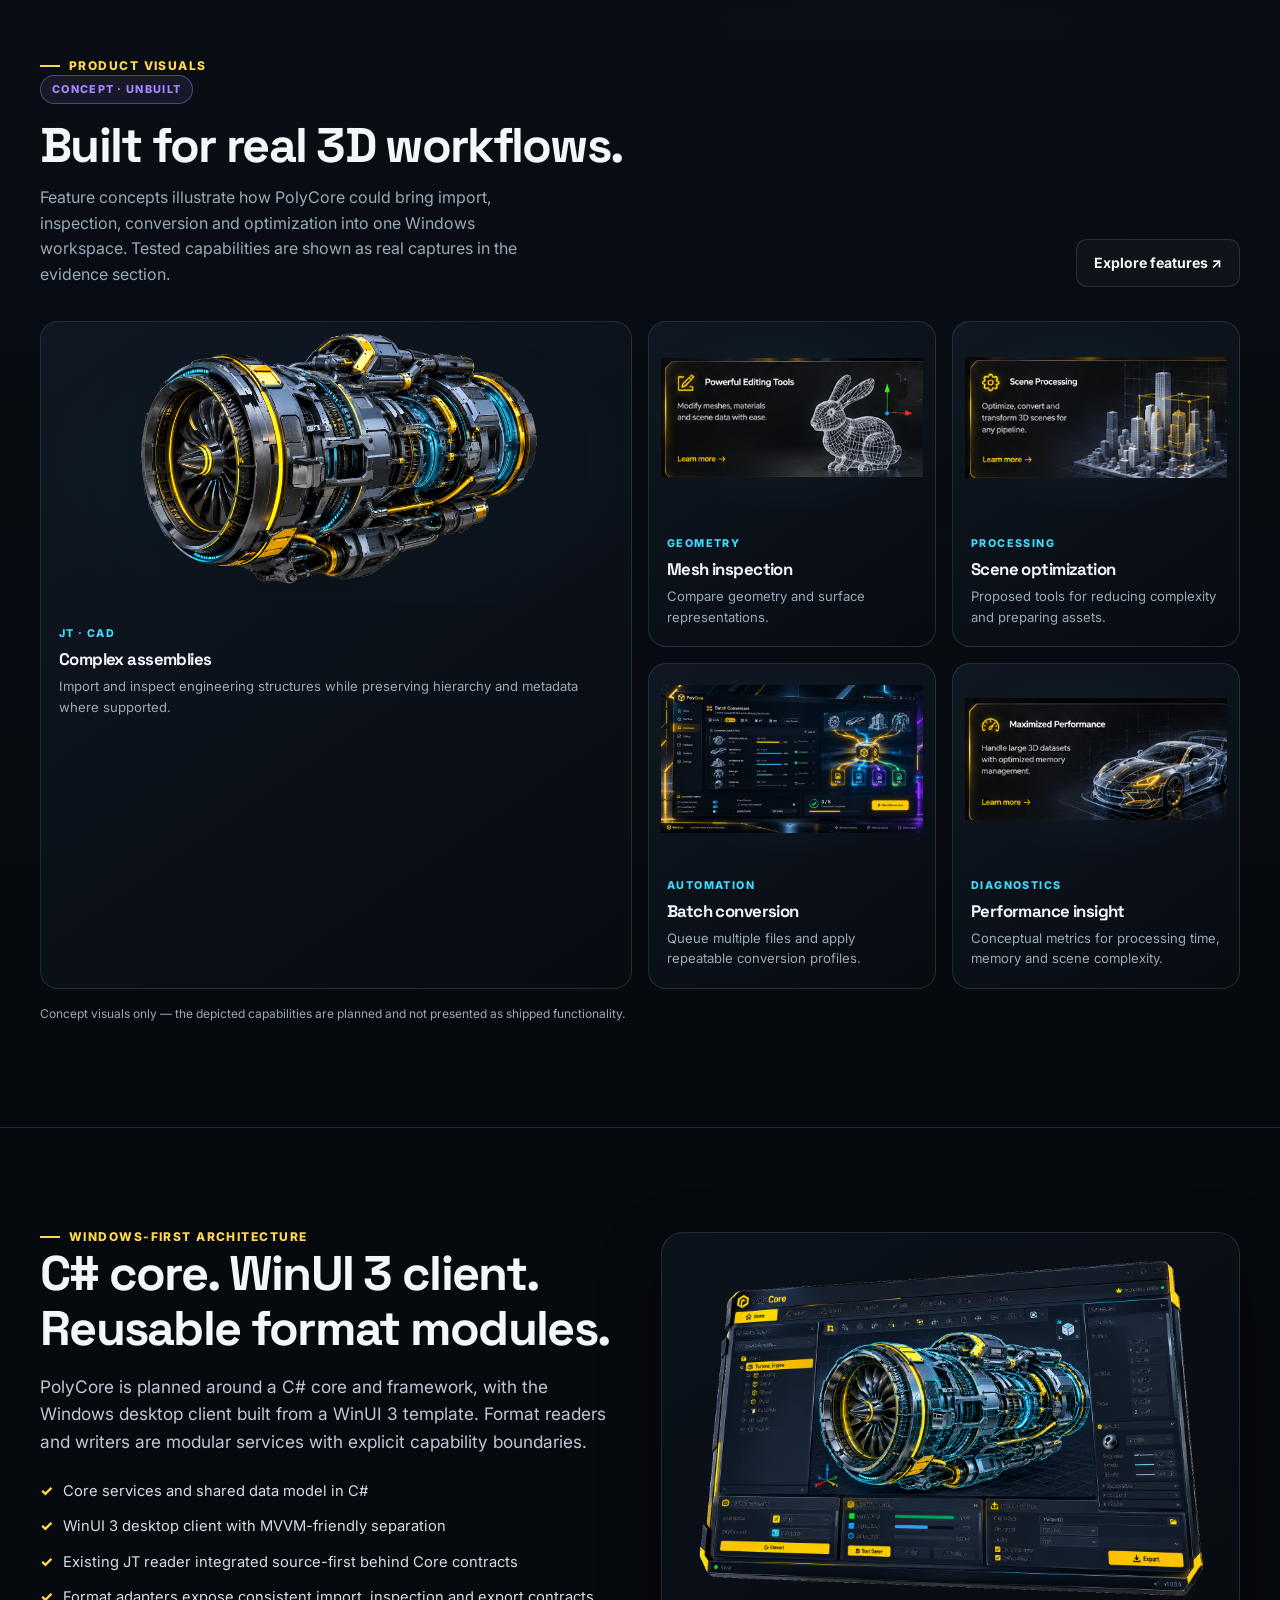
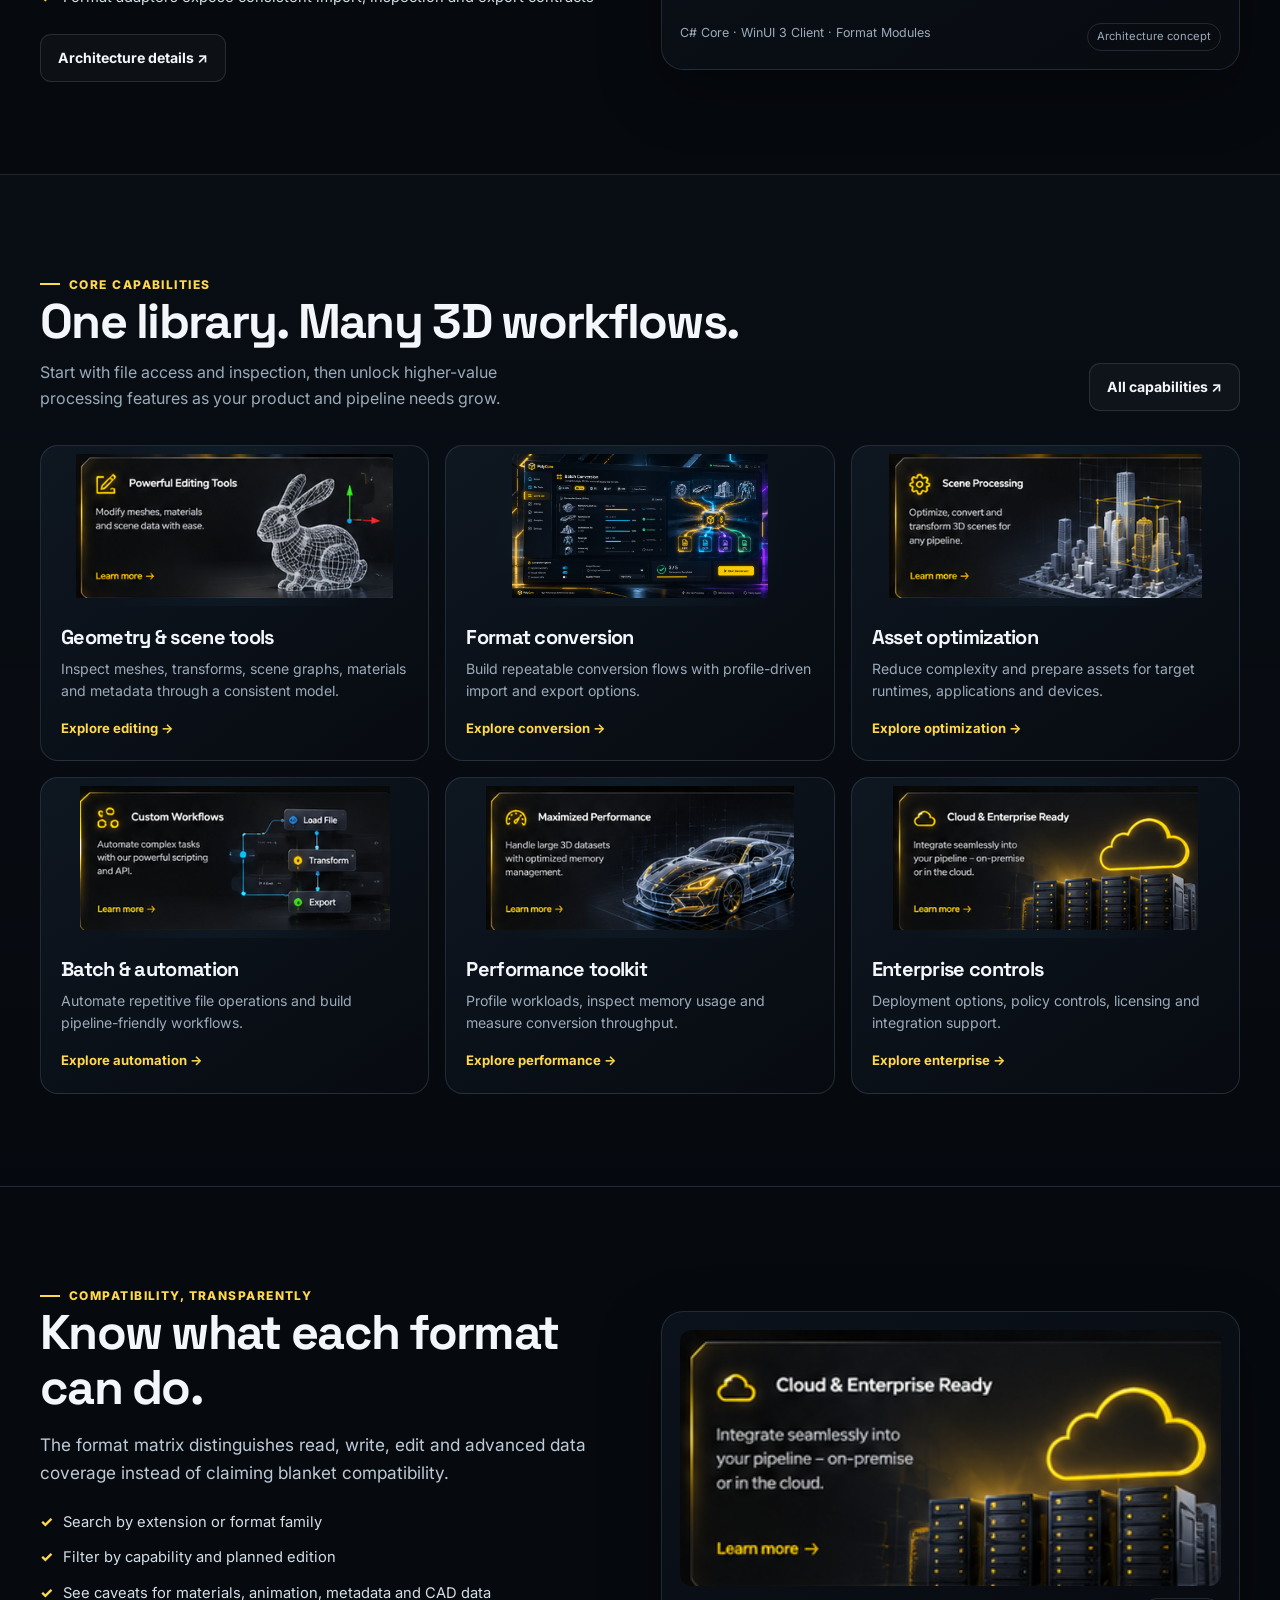
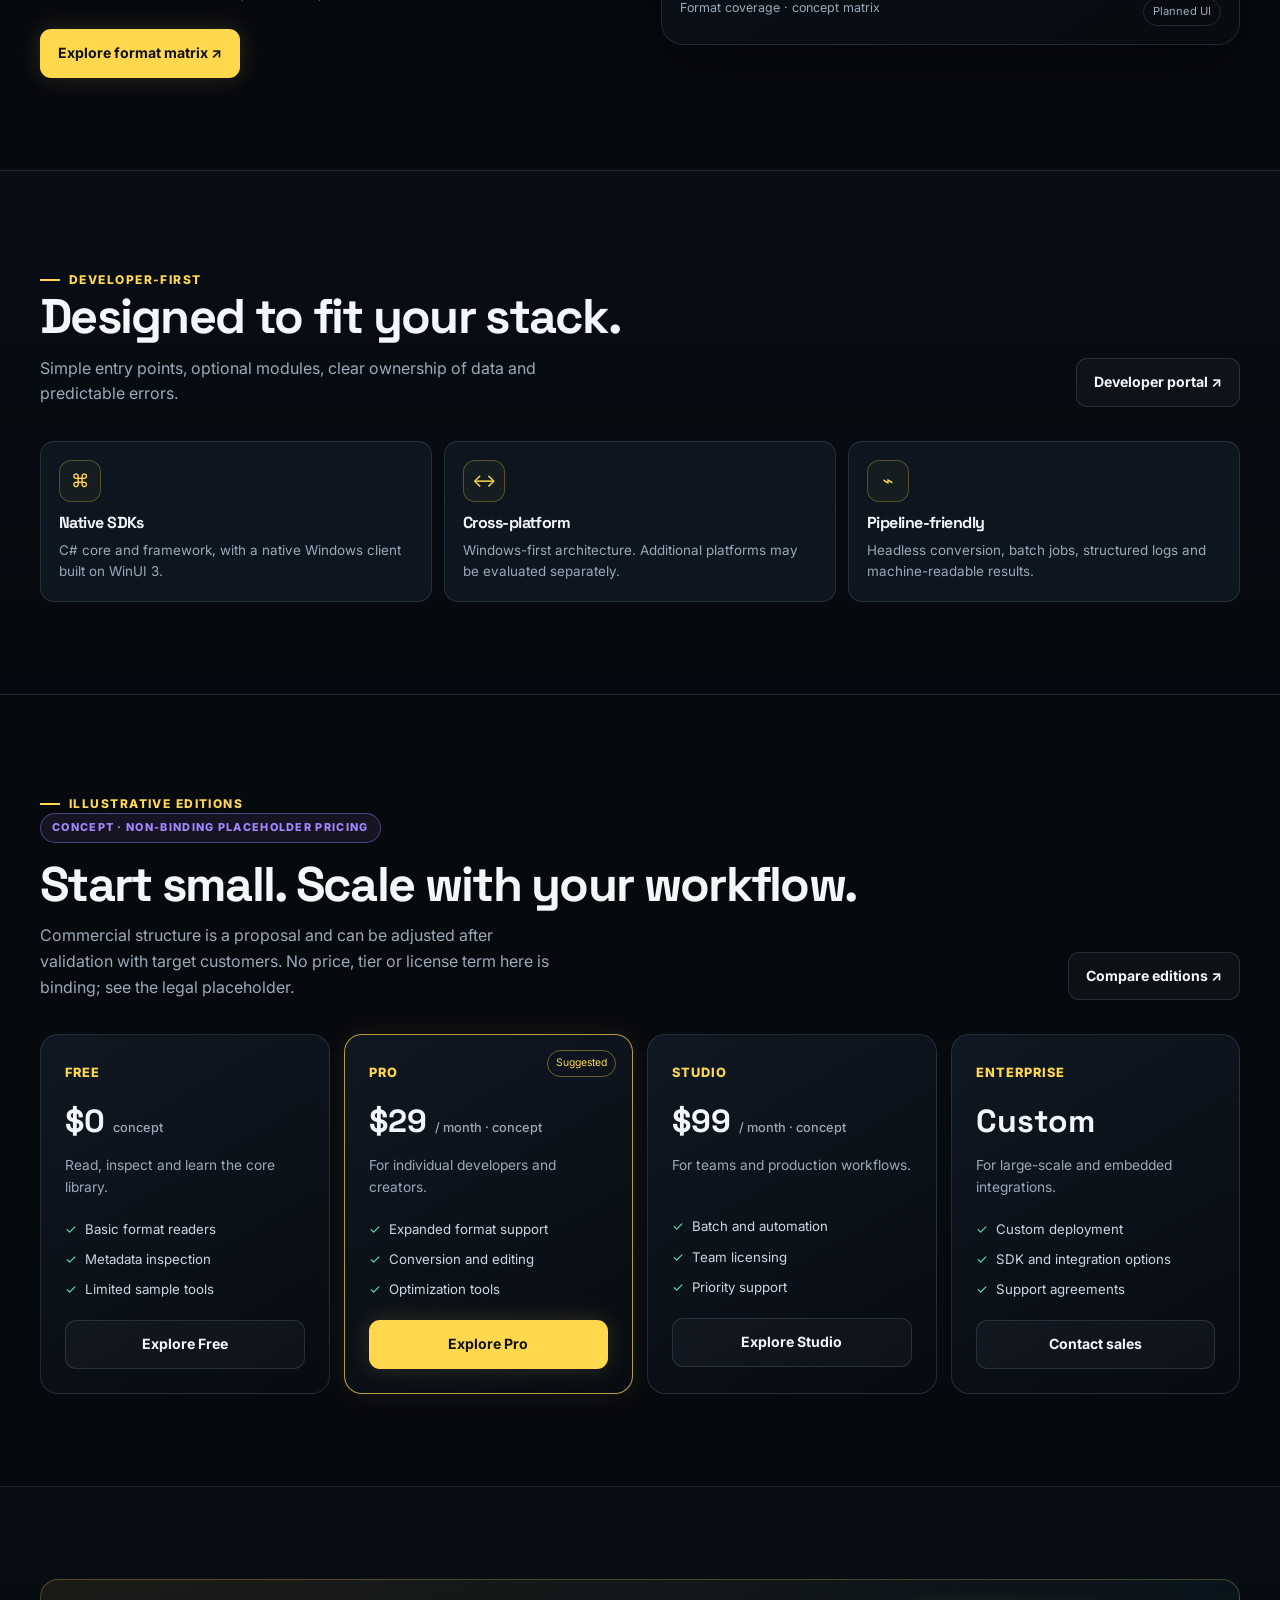
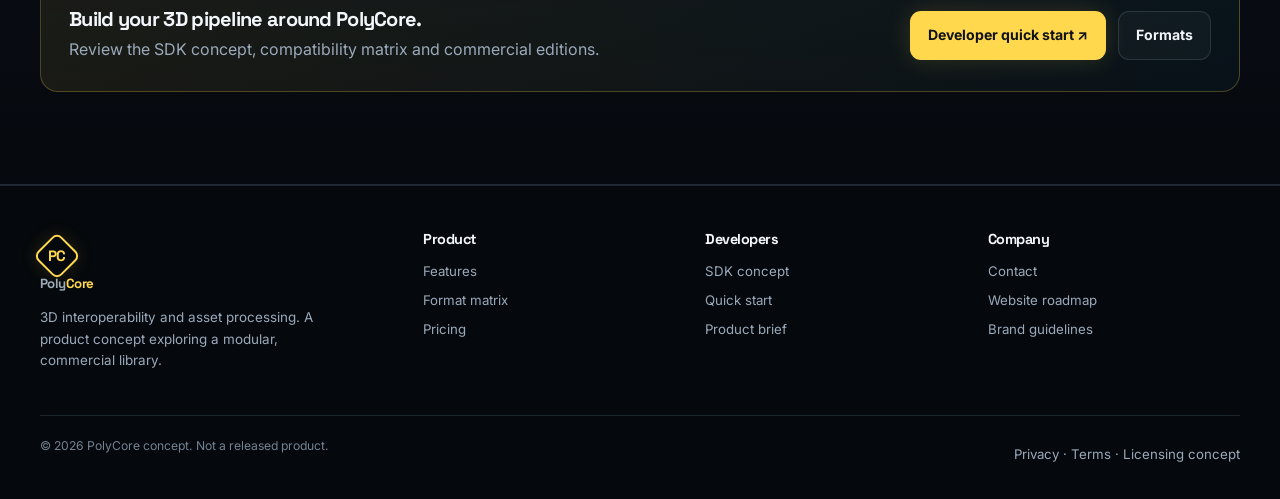
==== commit 9bda985f: "docs(site): publish real-evidence truthful pages (task 10) Co-authored-by: sisyphus-dev-ai <sisyphus" ====
--- a/index.html
+++ b/index.html
@@ -1,11 +1,12 @@
 <!doctype html><html lang="en"><head><meta charset="utf-8"><meta name="viewport" content="width=device-width,initial-scale=1"><meta name="description" content="PolyCore is a concept for a modular 3D file-format library and asset processing toolkit."><title>PolyCore — 3D Data, Unlocked</title><link rel="stylesheet" href="styles.css"></head><body>
-<header class="topbar"><div class="wrap nav"><a class="brand" href="index.html"><span class="brand-mark"><span>PC</span></span><span>Poly<span class="core">Core</span></span></a><nav class="navlinks"><a class="active" href="index.html">Home</a><a href="features.html">Features</a><a href="formats.html">Formats</a><a href="developers.html">Developers</a><a href="pricing.html">Pricing</a><a href="docs/PRODUCT-BRIEF.md">Docs</a></nav><div class="nav-actions"><a class="btn btn-primary btn-small" href="developers.html#quickstart">Get started ↗</a><button class="menu-toggle" aria-label="Open menu">☰</button></div></div></header>
+<header class="topbar"><div class="wrap nav"><a class="brand" href="index.html"><span class="brand-mark"><span>PC</span></span><span>Poly<span class="core">Core</span></span></a><nav class="navlinks"><a class="active" href="index.html">Home</a><a href="features.html">Features</a><a href="formats.html">Formats</a><a href="developers.html">Developers</a><a href="pricing.html">Pricing</a><a href="docs/PRODUCT-BRIEF.md">Docs</a><a href="docs/SDK-API-CONCEPT.md">API</a><a href="docs/SUPPORT.md">Support</a><a href="docs/LEGAL-PLACEHOLDER.md">Legal</a></nav><div class="nav-actions"><a class="btn btn-primary btn-small" href="developers.html#quickstart">Get started ↗</a><button class="menu-toggle" aria-label="Open menu">☰</button></div></div></header>
 <main><section class="hero"><div class="wrap hero-grid"><div class="hero-copy"><span class="eyebrow">3D interoperability platform · concept</span><h1><span class="white">Poly</span><span class="yellow">Core</span></h1><h3>Read. Inspect. Convert. — planned 3D workflows.</h3><p class="lead">A planned Windows-first 3D file-format library and toolkit around a C# core and framework. Today: a validated JT 9.5/10.5 reader, CLI and export tools. The WinUI 3 client and additional formats are roadmap items.</p><div class="hero-actions"><a class="btn btn-primary" href="features.html">Explore capabilities ↗</a><a class="btn btn-secondary" href="developers.html">View SDK concept</a></div><div class="format-chips"><span class="chip"><b>JT</b> read · 9.5/10.5</span><span class="chip"><b>OBJ</b> read/write</span><span class="chip"><b>STL</b> read/write</span><span class="chip"><b>PLY</b> read/write</span><span class="chip"><b>glTF/GLB</b> read/write</span><span class="chip">+ roadmap</span></div></div><div class="hero-art"><img src="assets/polycore-studio-ui-transparent.png" alt="PolyCore Studio concept UI with scene explorer, 3D turbine viewport, conversion, batch processing and export panels"><div class="floating-label label-one"><strong>Unified format pipeline</strong>Import · Inspect · Convert · Export</div><div class="floating-label label-two"><strong>Modular by design</strong>Core library + optional toolkits</div></div></div></section>
-<section class="section"><div class="wrap"><div class="section-head"><div><span class="eyebrow">Available today</span><h2>What is actually implemented.</h2><p>The open-source foundation is a JT 9.5/10.5 reader with a headless CLI: header/TOC parsing, LSG scene graph, tessellated meshes, scene transforms, metadata inspection, bulk scanning, OBJ/STL/PLY/glTF/GLB read/write export and validated corpus tests. There is no released WinUI desktop app, no JT writer and no general multi-format reader yet. See the <a href="https://github.com/malocto/PolyCore">source repository</a> and <a href="docs/PRODUCT-BRIEF.md">product brief</a>.</p></div></div></div></section>
-<section class="section section-alt feature-gallery-section"><div class="wrap"><div class="section-head"><div><span class="eyebrow">Product visuals</span><h2>Built for real 3D workflows.</h2><p>Feature concepts illustrate how PolyCore could bring import, inspection, conversion and optimization into one Windows workspace.</p></div><a class="btn btn-secondary" href="features.html">Explore features ↗</a></div><div class="visual-grid"><article class="visual-tile visual-tile-large"><div class="visual-art transparent-art"><img src="assets/polycore-engine-cutout.png" alt="Freestanding metallic turbine assembly with cyan and yellow details"></div><div class="visual-copy"><span class="visual-tag">JT · CAD</span><h3>Complex assemblies</h3><p>Import and inspect engineering structures while preserving hierarchy and metadata where supported.</p></div></article><article class="visual-tile"><div class="visual-art"><img src="assets/polycore-feature-mesh-editing.png" alt="Mesh editing concept with wireframe and solid rabbit models"></div><div class="visual-copy"><span class="visual-tag">Geometry</span><h3>Mesh inspection</h3><p>Compare geometry and surface representations.</p></div></article><article class="visual-tile"><div class="visual-art"><img src="assets/polycore-feature-optimization.png" alt="Scene processing concept with optimization visualization"></div><div class="visual-copy"><span class="visual-tag">Processing</span><h3>Scene optimization</h3><p>Proposed tools for reducing complexity and preparing assets.</p></div></article><article class="visual-tile"><div class="visual-art"><img src="assets/polycore-batch-conversion.png" alt="Batch conversion interface concept"></div><div class="visual-copy"><span class="visual-tag">Automation</span><h3>Batch conversion</h3><p>Queue multiple files and apply repeatable conversion profiles.</p></div></article><article class="visual-tile"><div class="visual-art"><img src="assets/polycore-feature-performance.png" alt="Performance analytics interface concept"></div><div class="visual-copy"><span class="visual-tag">Diagnostics</span><h3>Performance insight</h3><p>Conceptual metrics for processing time, memory and scene complexity.</p></div></article></div><p class="visual-note">Concept visuals only — the depicted capabilities are planned and not presented as shipped functionality.</p></div></section><section class="section"><div class="wrap split"><div><span class="eyebrow">Windows-first architecture</span><h2>C# core. WinUI 3 client. Reusable format modules.</h2><p class="lead">PolyCore is planned around a C# core and framework, with the Windows desktop client built from a WinUI 3 template. Format readers and writers are modular services with explicit capability boundaries.</p><ul class="check-list"><li>Core services and shared data model in C#</li><li>WinUI 3 desktop client with MVVM-friendly separation</li><li>Existing JT reader integrated source-first behind Core contracts</li><li>Format adapters expose consistent import, inspection and export contracts</li></ul><a class="btn btn-secondary" href="developers.html#architecture">Architecture details ↗</a></div><div class="showcase-panel"><img src="assets/polycore-studio-ui-transparent.png" alt="PolyCore Studio concept UI with Windows desktop architecture cues"><div class="image-caption"><span>C# Core · WinUI 3 Client · Format Modules</span><span class="badge">Architecture concept</span></div></div></div></section>
+<section class="section"><div class="wrap"><div class="section-head"><div><span class="eyebrow">Available today</span><div class="state-row"><span class="state-label state-tested">Tested · open-source core</span><span class="state-label state-internal">Internal / Tested · desktop app, not publicly released</span></div><h2>What is actually implemented.</h2><p>The open-source foundation is a JT 9.5/10.5 reader with a headless CLI: header/TOC parsing, LSG scene graph, tessellated meshes, scene transforms, metadata inspection, bulk scanning, OBJ/STL/PLY/glTF/GLB read/write export and validated corpus tests. There is no released WinUI desktop app, no JT writer and no general multi-format reader yet. See the <a href="https://github.com/malocto/PolyCore">source repository</a> and <a href="docs/PRODUCT-BRIEF.md">product brief</a>.</p></div></div></div></section>
+<section id="evidence" class="section"><div class="wrap"><div class="section-head"><div><span class="eyebrow">Real app evidence</span><h2>Tested in the internal desktop app.</h2><p>These are unmodified screen captures from the standalone x64 Release build of the internal WinUI 3 app, not concept art. The desktop app is internal and tested, not publicly released. Source fixtures, exact capture commands and observed states are recorded in the <a href="assets/SCREENSHOT-MANIFEST.txt">screenshot manifest</a>.</p><div class="state-row"><span class="state-label state-internal">Internal</span><span class="state-label state-tested">Tested</span><span class="state-label">Not publicly released</span></div></div></div><div class="real-shot-grid"><figure class="real-shot"><img src="assets/polycore-viewer-jt95-real.png" alt="Real screenshot of the PolyCore desktop Viewer with a decoded JT 9.5 fixture, scene tree and 3D viewport"><figcaption><strong>Viewer · decoded JT 9.5 fixture</strong><span>Source: Casting_Demo_jt95.jt · 97 nodes, 58 meshes · 57,689 vertices / 64,734 triangles</span></figcaption></figure><figure class="real-shot"><img src="assets/polycore-batch-mixed-statuses-real.png" alt="Real screenshot of the Batch queue showing completed, cancelled and failed jobs"><figcaption><strong>Batch queue · mixed job statuses</strong><span>2 Completed · 1 Cancelled · 1 Failed with visible failure reason</span></figcaption></figure><figure class="real-shot"><img src="assets/polycore-watched-folders-real.png" alt="Real screenshot of the Batch page watched folders section with one active watched folder"><figcaption><strong>Watched folders · active watch</strong><span>1 folder configured · Watching 1 folder(s). · watcher-enqueued job completed</span></figcaption></figure></div><p class="evidence-note">State labels: Concept = unbuilt idea · Internal = exists in the private desktop app · Tested = verified by a real run · Released = publicly shipped (nothing on this site is released). Pricing and API examples remain concept/placeholder.</p></div></section>
+<section class="section section-alt feature-gallery-section"><div class="wrap"><div class="section-head"><div><span class="eyebrow">Product visuals</span><div class="state-row"><span class="state-label state-concept">Concept · unbuilt</span></div><h2>Built for real 3D workflows.</h2><p>Feature concepts illustrate how PolyCore could bring import, inspection, conversion and optimization into one Windows workspace. Tested capabilities are shown as real captures in the <a href="#evidence">evidence section</a>.</p></div><a class="btn btn-secondary" href="features.html">Explore features ↗</a></div><div class="visual-grid"><article class="visual-tile visual-tile-large"><div class="visual-art transparent-art"><img src="assets/polycore-engine-cutout.png" alt="Freestanding metallic turbine assembly with cyan and yellow details"></div><div class="visual-copy"><span class="visual-tag">JT · CAD</span><h3>Complex assemblies</h3><p>Import and inspect engineering structures while preserving hierarchy and metadata where supported.</p></div></article><article class="visual-tile"><div class="visual-art"><img src="assets/polycore-feature-mesh-editing.png" alt="Mesh editing concept with wireframe and solid rabbit models"></div><div class="visual-copy"><span class="visual-tag">Geometry</span><h3>Mesh inspection</h3><p>Compare geometry and surface representations.</p></div></article><article class="visual-tile"><div class="visual-art"><img src="assets/polycore-feature-optimization.png" alt="Scene processing concept with optimization visualization"></div><div class="visual-copy"><span class="visual-tag">Processing</span><h3>Scene optimization</h3><p>Proposed tools for reducing complexity and preparing assets.</p></div></article><article class="visual-tile"><div class="visual-art"><img src="assets/polycore-batch-conversion.png" alt="Batch conversion interface concept"></div><div class="visual-copy"><span class="visual-tag">Automation</span><h3>Batch conversion</h3><p>Queue multiple files and apply repeatable conversion profiles.</p></div></article><article class="visual-tile"><div class="visual-art"><img src="assets/polycore-feature-performance.png" alt="Performance analytics interface concept"></div><div class="visual-copy"><span class="visual-tag">Diagnostics</span><h3>Performance insight</h3><p>Conceptual metrics for processing time, memory and scene complexity.</p></div></article></div><p class="visual-note">Concept visuals only — the depicted capabilities are planned and not presented as shipped functionality.</p></div></section><section class="section"><div class="wrap split"><div><span class="eyebrow">Windows-first architecture</span><h2>C# core. WinUI 3 client. Reusable format modules.</h2><p class="lead">PolyCore is planned around a C# core and framework, with the Windows desktop client built from a WinUI 3 template. Format readers and writers are modular services with explicit capability boundaries.</p><ul class="check-list"><li>Core services and shared data model in C#</li><li>WinUI 3 desktop client with MVVM-friendly separation</li><li>Existing JT reader integrated source-first behind Core contracts</li><li>Format adapters expose consistent import, inspection and export contracts</li></ul><a class="btn btn-secondary" href="developers.html#architecture">Architecture details ↗</a></div><div class="showcase-panel"><img src="assets/polycore-studio-ui-transparent.png" alt="PolyCore Studio concept UI with Windows desktop architecture cues"><div class="image-caption"><span>C# Core · WinUI 3 Client · Format Modules</span><span class="badge">Architecture concept</span></div></div></div></section>
 <section class="section section-alt"><div class="wrap"><div class="section-head"><div><span class="eyebrow">Core capabilities</span><h2>One library. Many 3D workflows.</h2><p>Start with file access and inspection, then unlock higher-value processing features as your product and pipeline needs grow.</p></div><a class="btn btn-secondary" href="features.html">All capabilities ↗</a></div><div class="cards"><article class="feature-card"><div class="card-image"><img src="assets/polycore-feature-mesh-editing.png" alt="Concept interface for mesh editing"></div><div class="card-body"><h3>Geometry & scene tools</h3><p>Inspect meshes, transforms, scene graphs, materials and metadata through a consistent model.</p><a class="learn" href="features.html#editing">Explore editing →</a></div></article><article class="feature-card"><div class="card-image"><img src="assets/polycore-batch-conversion.png" alt="Batch conversion queue concept"></div><div class="card-body"><h3>Format conversion</h3><p>Build repeatable conversion flows with profile-driven import and export options.</p><a class="learn" href="features.html#conversion">Explore conversion →</a></div></article><article class="feature-card"><div class="card-image"><img src="assets/polycore-feature-optimization.png" alt="3D asset optimization concept"></div><div class="card-body"><h3>Asset optimization</h3><p>Reduce complexity and prepare assets for target runtimes, applications and devices.</p><a class="learn" href="features.html#optimization">Explore optimization →</a></div></article><article class="feature-card"><div class="card-image"><img src="assets/polycore-feature-automation.png" alt="Automation workflow concept"></div><div class="card-body"><h3>Batch & automation</h3><p>Automate repetitive file operations and build pipeline-friendly workflows.</p><a class="learn" href="features.html#automation">Explore automation →</a></div></article><article class="feature-card"><div class="card-image"><img src="assets/polycore-feature-performance.png" alt="Performance dashboard concept"></div><div class="card-body"><h3>Performance toolkit</h3><p>Profile workloads, inspect memory usage and measure conversion throughput.</p><a class="learn" href="features.html#performance">Explore performance →</a></div></article><article class="feature-card"><div class="card-image"><img src="assets/polycore-feature-enterprise.png" alt="Enterprise tooling concept"></div><div class="card-body"><h3>Enterprise controls</h3><p>Deployment options, policy controls, licensing and integration support.</p><a class="learn" href="features.html#enterprise">Explore enterprise →</a></div></article></div></div></section>
 <section class="section"><div class="wrap split"><div><span class="eyebrow">Compatibility, transparently</span><h2>Know what each format can do.</h2><p class="lead">The format matrix distinguishes read, write, edit and advanced data coverage instead of claiming blanket compatibility.</p><ul class="check-list"><li>Search by extension or format family</li><li>Filter by capability and planned edition</li><li>See caveats for materials, animation, metadata and CAD data</li></ul><a class="btn btn-primary" href="formats.html">Explore format matrix ↗</a></div><div class="showcase-panel"><img src="assets/polycore-feature-enterprise.png" alt="Concept panel representing compatibility and enterprise controls"><div class="image-caption"><span>Format coverage · concept matrix</span><span class="badge">Planned UI</span></div></div></div></section>
 <section class="section section-alt"><div class="wrap"><div class="section-head"><div><span class="eyebrow">Developer-first</span><h2>Designed to fit your stack.</h2><p>Simple entry points, optional modules, clear ownership of data and predictable errors.</p></div><a class="btn btn-secondary" href="developers.html">Developer portal ↗</a></div><div class="mini-cards"><div class="mini-card"><div class="icon-box">⌘</div><h3>Native SDKs</h3><p>C# core and framework, with a native Windows client built on WinUI 3.</p></div><div class="mini-card"><div class="icon-box">↔</div><h3>Cross-platform</h3><p>Windows-first architecture. Additional platforms may be evaluated separately.</p></div><div class="mini-card"><div class="icon-box">⌁</div><h3>Pipeline-friendly</h3><p>Headless conversion, batch jobs, structured logs and machine-readable results.</p></div></div></div></section>
-<section class="section"><div class="wrap"><div class="section-head"><div><span class="eyebrow">Illustrative editions</span><h2>Start small. Scale with your workflow.</h2><p>Commercial structure is a proposal and can be adjusted after validation with target customers.</p></div><a class="btn btn-secondary" href="pricing.html">Compare editions ↗</a></div><div class="pricing-grid"><article class="price-card"><span class="tier">Free</span><div class="price">$0 <small>concept</small></div><p>Read, inspect and learn the core library.</p><ul><li>Basic format readers</li><li>Metadata inspection</li><li>Limited sample tools</li></ul><a class="btn btn-secondary" href="pricing.html">Explore Free</a></article><article class="price-card popular"><span class="tag">Suggested</span><span class="tier">Pro</span><div class="price">$29 <small>/ month · concept</small></div><p>For individual developers and creators.</p><ul><li>Expanded format support</li><li>Conversion and editing</li><li>Optimization tools</li></ul><a class="btn btn-primary" href="pricing.html">Explore Pro</a></article><article class="price-card"><span class="tier">Studio</span><div class="price">$99 <small>/ month · concept</small></div><p>For teams and production workflows.</p><ul><li>Batch and automation</li><li>Team licensing</li><li>Priority support</li></ul><a class="btn btn-secondary" href="pricing.html">Explore Studio</a></article><article class="price-card"><span class="tier">Enterprise</span><div class="price">Custom</div><p>For large-scale and embedded integrations.</p><ul><li>Custom deployment</li><li>SDK and integration options</li><li>Support agreements</li></ul><a class="btn btn-secondary" href="pricing.html">Contact sales</a></article></div></div></section>
+<section class="section"><div class="wrap"><div class="section-head"><div><span class="eyebrow">Illustrative editions</span><div class="state-row"><span class="state-label state-concept">Concept · non-binding placeholder pricing</span></div><h2>Start small. Scale with your workflow.</h2><p>Commercial structure is a proposal and can be adjusted after validation with target customers. No price, tier or license term here is binding; see the <a href="docs/LEGAL-PLACEHOLDER.md">legal placeholder</a>.</p></div><a class="btn btn-secondary" href="pricing.html">Compare editions ↗</a></div><div class="pricing-grid"><article class="price-card"><span class="tier">Free</span><div class="price">$0 <small>concept</small></div><p>Read, inspect and learn the core library.</p><ul><li>Basic format readers</li><li>Metadata inspection</li><li>Limited sample tools</li></ul><a class="btn btn-secondary" href="pricing.html">Explore Free</a></article><article class="price-card popular"><span class="tag">Suggested</span><span class="tier">Pro</span><div class="price">$29 <small>/ month · concept</small></div><p>For individual developers and creators.</p><ul><li>Expanded format support</li><li>Conversion and editing</li><li>Optimization tools</li></ul><a class="btn btn-primary" href="pricing.html">Explore Pro</a></article><article class="price-card"><span class="tier">Studio</span><div class="price">$99 <small>/ month · concept</small></div><p>For teams and production workflows.</p><ul><li>Batch and automation</li><li>Team licensing</li><li>Priority support</li></ul><a class="btn btn-secondary" href="pricing.html">Explore Studio</a></article><article class="price-card"><span class="tier">Enterprise</span><div class="price">Custom</div><p>For large-scale and embedded integrations.</p><ul><li>Custom deployment</li><li>SDK and integration options</li><li>Support agreements</li></ul><a class="btn btn-secondary" href="pricing.html">Contact sales</a></article></div></div></section>
 <section class="section section-alt"><div class="wrap"><div class="cta-band"><div><h3>Build your 3D pipeline around PolyCore.</h3><p>Review the SDK concept, compatibility matrix and commercial editions.</p></div><div class="hero-actions"><a class="btn btn-primary" href="developers.html">Developer quick start ↗</a><a class="btn btn-secondary" href="formats.html">Formats</a></div></div></div></section></main>
 <footer class="footer"><div class="wrap"><div class="footer-grid"><div><a class="brand" href="index.html"><span class="brand-mark"><span>PC</span></span><span>Poly<span class="core">Core</span></span></a><p>3D interoperability and asset processing. A product concept exploring a modular, commercial library.</p></div><div><h4>Product</h4><a href="features.html">Features</a><a href="formats.html">Format matrix</a><a href="pricing.html">Pricing</a></div><div><h4>Developers</h4><a href="developers.html">SDK concept</a><a href="developers.html#quickstart">Quick start</a><a href="docs/PRODUCT-BRIEF.md">Product brief</a></div><div><h4>Company</h4><a href="mailto:hello@polycore.example">Contact</a><a href="docs/WEBSITE-ROADMAP.md">Website roadmap</a><a href="docs/CORPORATE-DESIGN.md">Brand guidelines</a></div></div><div class="copyright"><span>© 2026 PolyCore concept. Not a released product.</span><span><a href="docs/LEGAL-PLACEHOLDER.md">Privacy · Terms · Licensing concept</a></span></div></div></footer><script src="site.js"></script></body></html>
--- a/styles.css
+++ b/styles.css
@@ -29,3 +29,23 @@
 .feature-visual-copy p{max-width:530px;color:var(--muted)}
 @media(max-width:900px){.visual-grid{grid-template-columns:repeat(2,minmax(0,1fr))}.visual-tile-large{grid-column:span 2;grid-row:auto}.visual-tile-large .visual-art{height:240px}.feature-visual-intro{grid-template-columns:1fr;gap:12px}.feature-visual-stage{min-height:240px}}
 @media(max-width:560px){.visual-grid{grid-template-columns:1fr}.visual-tile-large{grid-column:span 1}.visual-art,.visual-tile-large .visual-art{height:210px}.feature-visual-stage img{max-height:280px}}
+
+/* Evidence state labels: concept / internal / tested / planned / released */
+.state-label{display:inline-flex;align-items:center;gap:6px;max-width:100%;font-size:.68rem;font-weight:800;letter-spacing:.12em;text-transform:uppercase;padding:5px 11px;border-radius:999px;border:1px solid var(--line)}
+.state-concept{color:var(--violet);border-color:rgba(167,134,255,.42);background:rgba(167,134,255,.09)}
+.state-internal{color:var(--cyan);border-color:rgba(62,219,255,.42);background:rgba(62,219,255,.09)}
+.state-tested{color:var(--mint);border-color:rgba(87,230,177,.42);background:rgba(87,230,177,.09)}
+.state-planned{color:var(--yellow);border-color:rgba(255,216,77,.42);background:rgba(255,216,77,.09)}
+.state-released{color:var(--mint);border-color:rgba(87,230,177,.6);background:rgba(87,230,177,.14)}
+.state-row{display:flex;flex-wrap:wrap;gap:8px;align-items:center;margin-bottom:14px}
+
+/* Real app evidence panels (unmodified screen captures; see assets/SCREENSHOT-MANIFEST.txt) */
+.real-shot{margin:0;border:1px solid var(--line);border-radius:var(--radius);background:linear-gradient(145deg,rgba(15,24,35,.94),rgba(8,12,18,.96));overflow:hidden;box-shadow:var(--shadow)}
+.real-shot img{width:100%;height:auto;display:block;background:#0a1018}
+.real-shot figcaption{display:flex;flex-wrap:wrap;gap:8px 14px;align-items:center;justify-content:space-between;padding:14px 16px;border-top:1px solid var(--line)}
+.real-shot figcaption strong{font-size:.9rem}
+.real-shot figcaption span{font-size:.78rem;color:var(--muted)}
+.real-shot-grid{display:grid;grid-template-columns:repeat(2,minmax(0,1fr));gap:18px}
+.real-shot-grid .real-shot:first-child{grid-column:1/-1}
+.evidence-note{font-size:.78rem;color:var(--muted);margin-top:14px}
+@media(max-width:900px){.real-shot-grid{grid-template-columns:1fr}.real-shot-grid .real-shot:first-child{grid-column:auto}}
